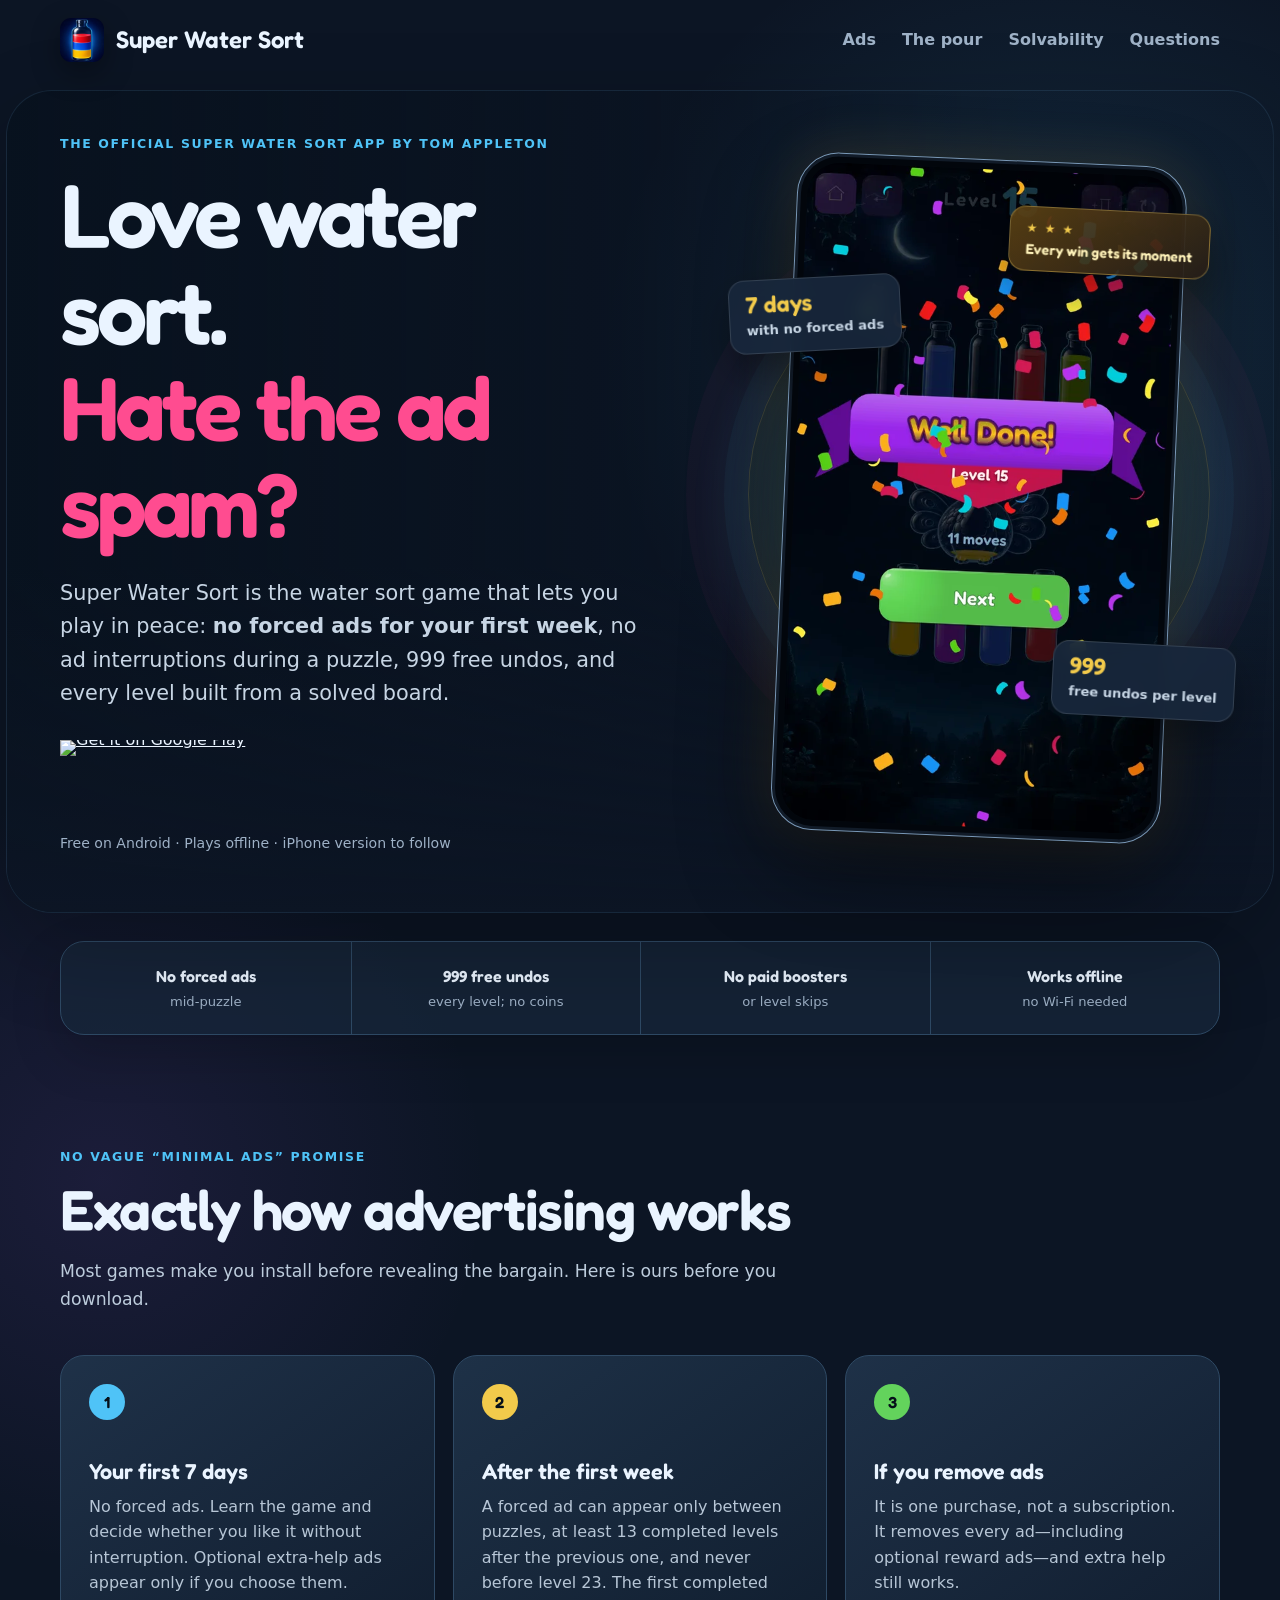
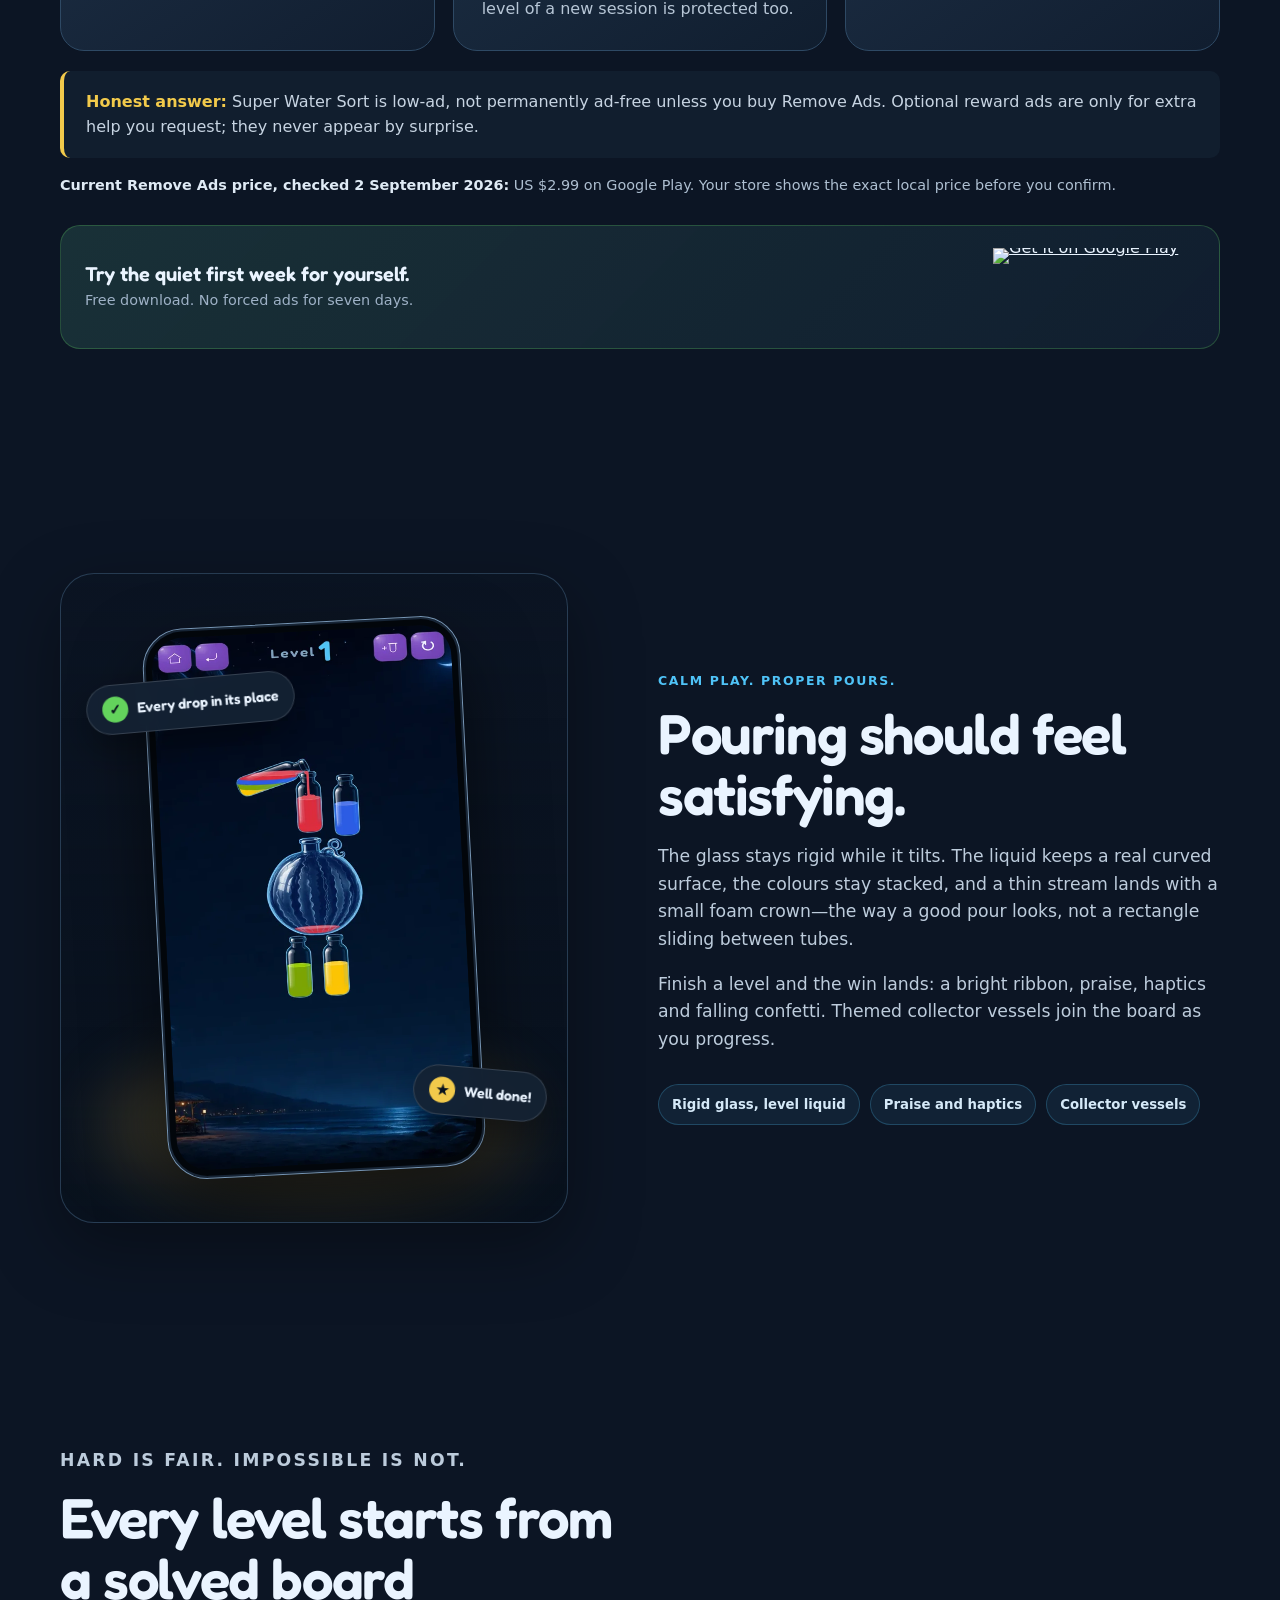
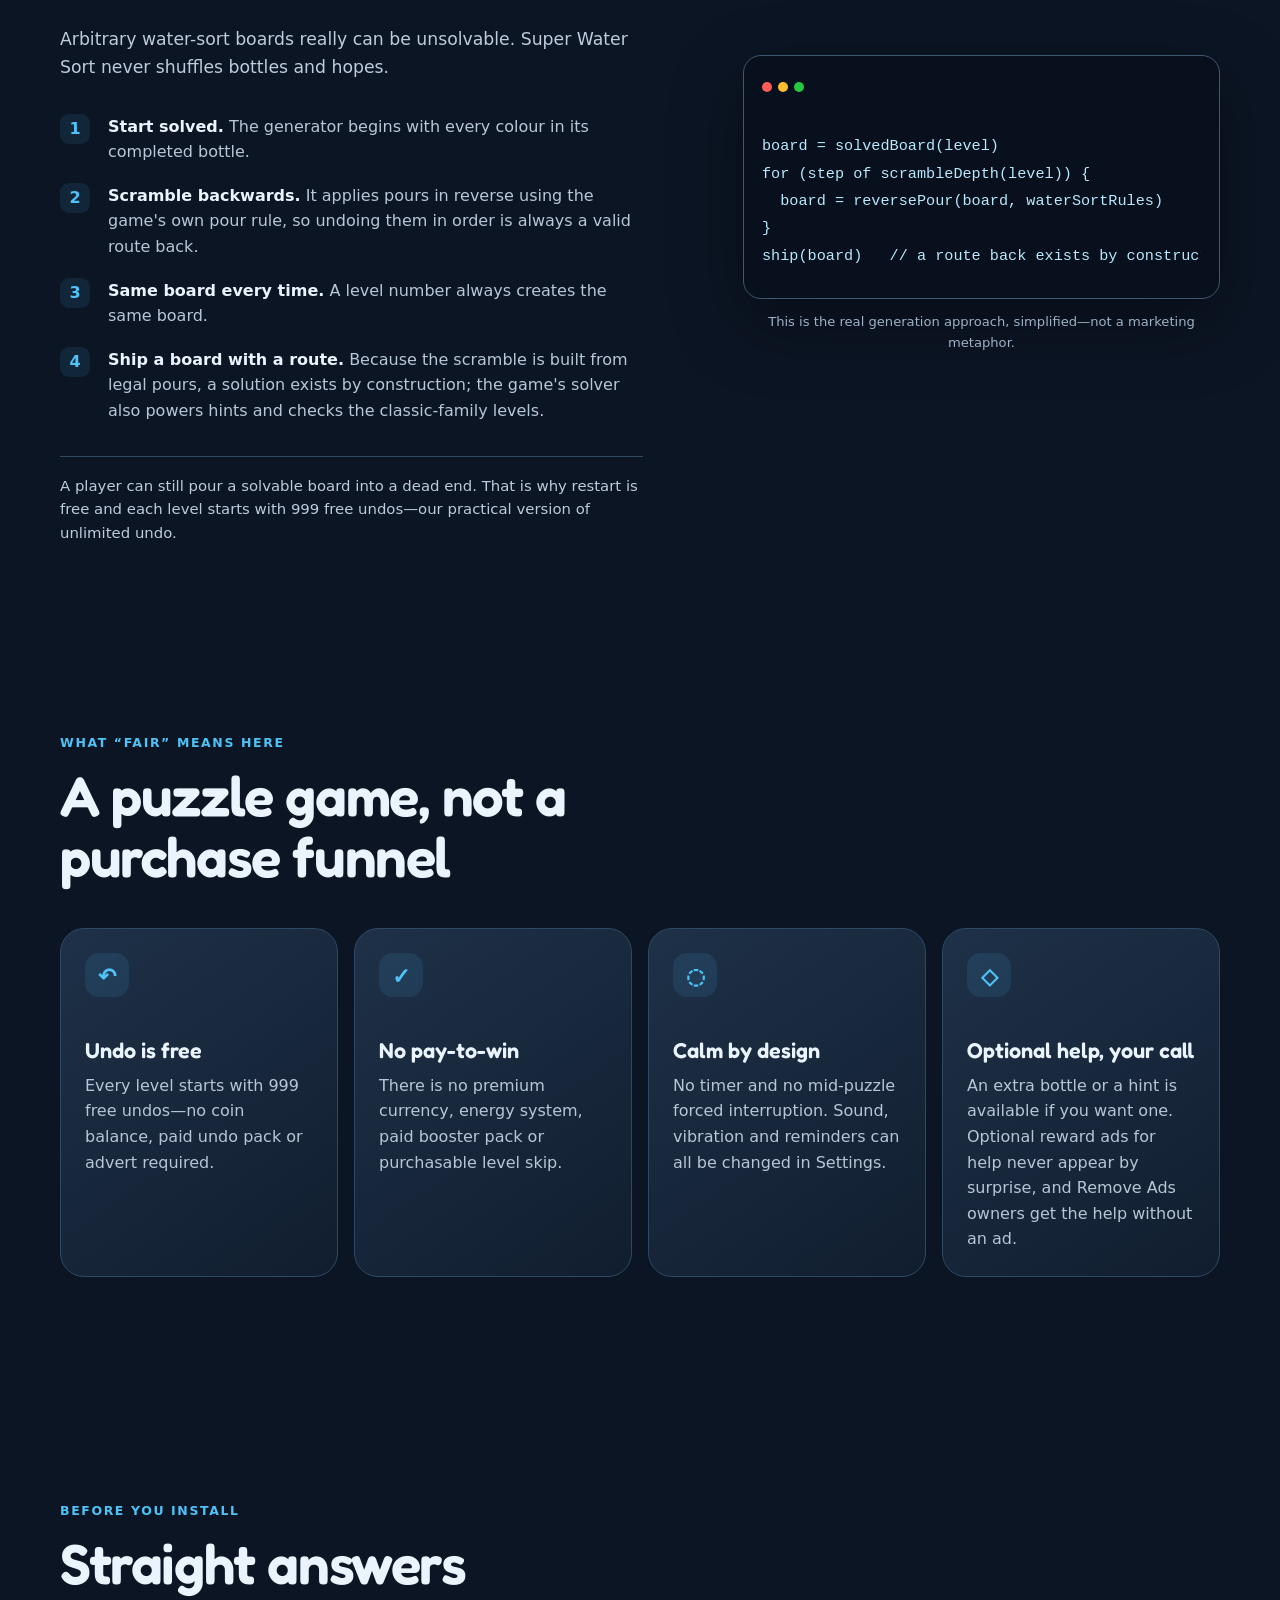
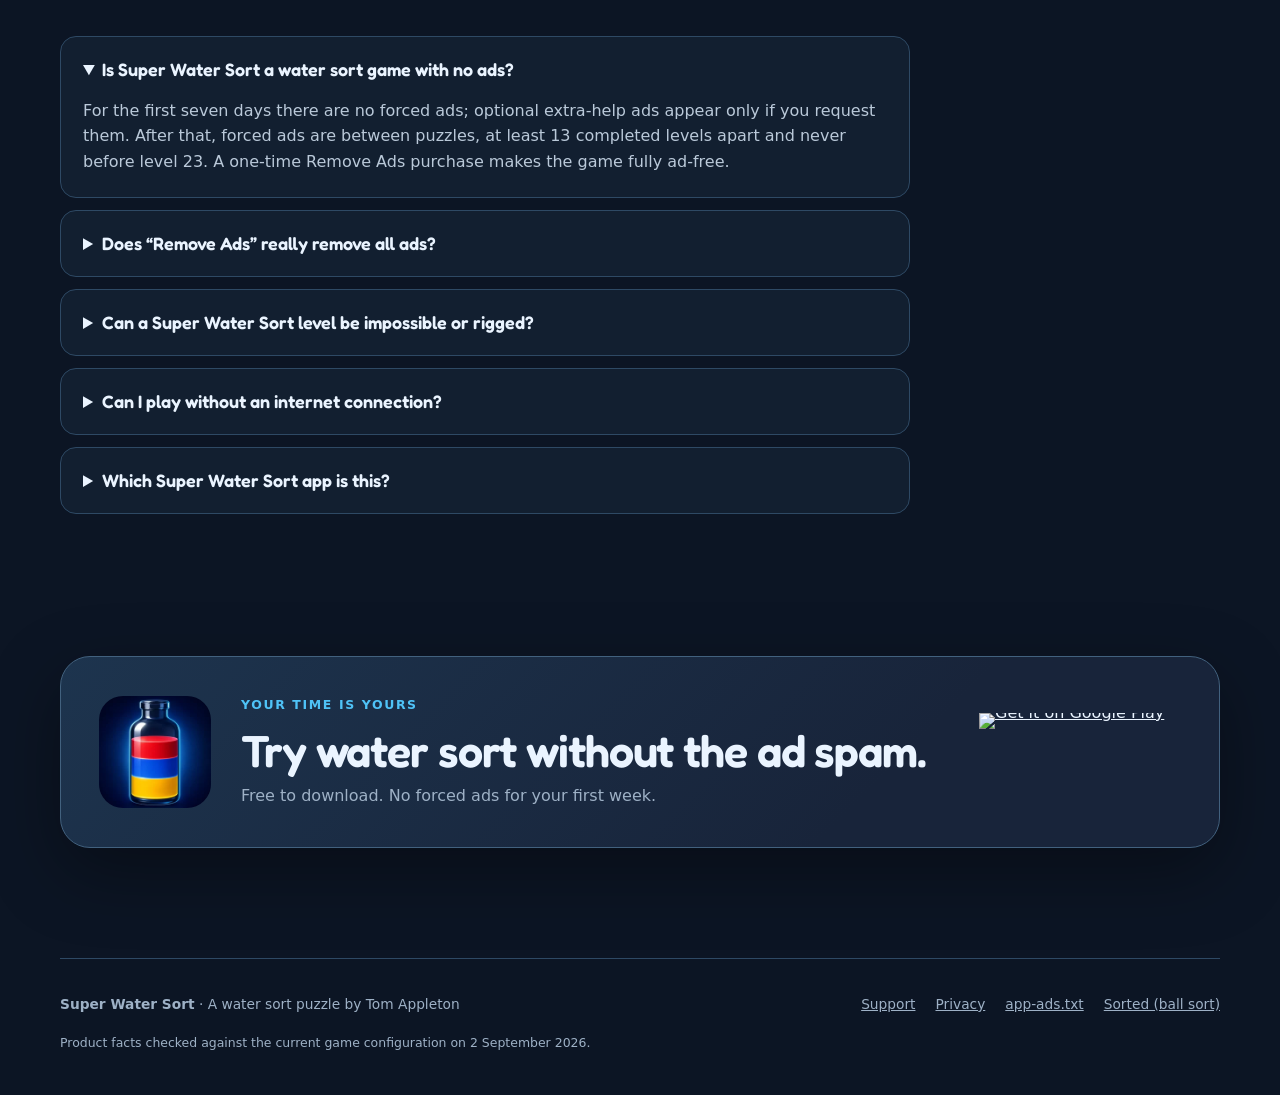
==== index.html @ a31c00a7 "Launch superwatersort.com: water sort without the ad spam" ====
<!doctype html>
<html lang="en-GB">
<head>
  <meta charset="utf-8">
  <meta name="viewport" content="width=device-width, initial-scale=1">
  <title>Super Water Sort: Water Sort Without Ad Spam | Android</title>
  <meta name="description" content="Super Water Sort is a fair water sort game: no forced ads for 7 days, then only between puzzles and at least 13 completed levels apart. 999 free undos and every level built from a solved board.">
  <link rel="canonical" href="https://superwatersort.com/">
  <meta name="robots" content="index,follow,max-image-preview:large,max-snippet:-1,max-video-preview:-1">
  <meta name="theme-color" content="#0c1524">

  <meta property="og:type" content="website">
  <meta property="og:site_name" content="Super Water Sort">
  <meta property="og:title" content="Love water sort. Hate the ad spam?">
  <meta property="og:description" content="Try Super Water Sort: no forced ads for your first week, no interruptions mid-puzzle, 999 free undos and levels built from a solved board.">
  <meta property="og:url" content="https://superwatersort.com/">
  <meta property="og:image" content="https://superwatersort.com/assets/superwatersort-water-sort-no-ad-spam.png">
  <meta property="og:image:width" content="1200">
  <meta property="og:image:height" content="630">
  <meta property="og:image:alt" content="Super Water Sort water sort game bottles pouring at night with the words Love water sort, hate the ad spam?">
  <meta name="twitter:card" content="summary_large_image">

  <link rel="icon" href="/assets/superwatersort-icon.webp" type="image/webp">
  <link rel="preload" href="/assets/fredoka-semibold.ttf" as="font" type="font/ttf" crossorigin>
  <link rel="preload" href="/assets/superwatersort-level-complete.webp" as="image" type="image/webp" fetchpriority="high">
  <link rel="stylesheet" href="/styles-20260830.css?v=1">

  <script type="application/ld+json">
  {
    "@context": "https://schema.org",
    "@type": "MobileApplication",
    "name": "Super Water Sort",
    "alternateName": ["Super Water Sort", "Super Water Sort: Water Sort Puzzle", "Liquid Sort Zen"],
    "description": "A low-ad water sort puzzle with 999 free undos, levels built from a solved board and offline play.",
    "url": "https://superwatersort.com/",
    "image": "https://superwatersort.com/assets/superwatersort-icon.webp",
    "screenshot": [
      "https://superwatersort.com/assets/superwatersort-level-complete.webp",
      "https://superwatersort.com/assets/superwatersort-gameplay.webp",
      "https://superwatersort.com/assets/superwatersort-vessel.webp"
    ],
    "applicationCategory": "GameApplication",
    "applicationSubCategory": "Puzzle game",
    "operatingSystem": "Android 7 or later",
    "isAccessibleForFree": true,
    "offers": {
      "@type": "Offer",
      "price": "0",
      "priceCurrency": "USD",
      "description": "Free download with an optional one-time Remove Ads purchase"
    },
    "author": {
      "@type": "Person",
      "name": "Tom Appleton"
    },
    "publisher": {
      "@type": "Person",
      "name": "Tom Appleton",
      "url": "https://superwatersort.com/"
    },
    "sameAs": [
      "https://play.google.com/store/apps/details?id=com.infinitygames.liquidsortzen"
    ],
    "featureList": [
      "No forced ads for the first seven days",
      "Forced ads only between puzzles and at least thirteen completed levels apart",
      "Each level starts with 999 free undos",
      "Every level is built backwards from a solved board using the game's own pour rule",
      "Offline play",
      "One-time Remove Ads purchase"
    ]
  }
  </script>
</head>
<body>
  <a class="skip-link" href="#main">Skip to content</a>

  <header class="site-header" aria-label="Main navigation">
    <a class="brand" href="/" aria-label="Super Water Sort home">
      <img src="/assets/superwatersort-icon.webp" width="44" height="44" alt="">
      <span>Super Water Sort</span>
    </a>
    <nav>
      <a href="#ads">Ads</a>
      <a href="#pour">The pour</a>
      <a href="#solvable">Solvability</a>
      <a href="#questions">Questions</a>
    </nav>
  </header>

  <main id="main">
    <section class="hero">
      <div class="hero-backdrop" aria-hidden="true"></div>
      <div class="hero-copy">
        <p class="eyebrow">The official Super Water Sort app by Tom Appleton</p>
        <h1>Love water sort.<br><span>Hate the ad spam?</span></h1>
        <p class="lede">Super Water Sort is the water sort game that lets you play in peace: <strong>no forced ads for your first week</strong>, no ad interruptions during a puzzle, 999 free undos, and every level built from a solved board.</p>
        <div class="store-actions" aria-label="Download Super Water Sort">
          <a class="store-badge play-badge" href="/go/android/" rel="nofollow" aria-label="Get Super Water Sort on Google Play">
            <img src="https://play.google.com/intl/en_us/badges/static/images/badges/en_badge_web_generic.png" width="646" height="250" alt="Get it on Google Play">
          </a>
        </div>
        <p class="platform-note">Free on Android · Plays offline · iPhone version to follow</p>
      </div>

      <div class="hero-visual" aria-label="Super Water Sort celebrating a completed water-sort level">
        <div class="celebration-ring" aria-hidden="true"></div>
        <div class="phone-frame hero-phone">
          <img src="/assets/superwatersort-level-complete.webp" width="540" height="960" alt="Super Water Sort level 15 complete: a purple Well Done ribbon over sorted bottles with falling confetti" fetchpriority="high">
        </div>
        <div class="proof-chip chip-one"><strong>7 days</strong><span>with no forced ads</span></div>
        <div class="proof-chip chip-two"><strong>999</strong><span>free undos per level</span></div>
        <div class="fanfare-chip"><span aria-hidden="true">★ ★ ★</span><strong>Every win gets its moment</strong></div>
      </div>
    </section>

    <section class="trust-strip" aria-label="Key benefits">
      <div><strong>No forced ads</strong><span>mid-puzzle</span></div>
      <div><strong>999 free undos</strong><span>every level; no coins</span></div>
      <div><strong>No paid boosters</strong><span>or level skips</span></div>
      <div><strong>Works offline</strong><span>no Wi-Fi needed</span></div>
    </section>

    <section class="section ads-section" id="ads">
      <div class="section-heading">
        <p class="eyebrow">No vague “minimal ads” promise</p>
        <h2>Exactly how advertising works</h2>
        <p>Most games make you install before revealing the bargain. Here is ours before you download.</p>
      </div>

      <div class="ad-timeline">
        <article>
          <span class="step">1</span>
          <h3>Your first 7 days</h3>
          <p>No forced ads. Learn the game and decide whether you like it without interruption. Optional extra-help ads appear only if you choose them.</p>
        </article>
        <article>
          <span class="step">2</span>
          <h3>After the first week</h3>
          <p>A forced ad can appear only between puzzles, at least 13 completed levels after the previous one, and never before level 23. The first completed level of a new session is protected too.</p>
        </article>
        <article>
          <span class="step">3</span>
          <h3>If you remove ads</h3>
          <p>It is one purchase, not a subscription. It removes every ad—including optional reward ads—and extra help still works.</p>
        </article>
      </div>

      <aside class="honest-note">
        <strong>Honest answer:</strong> Super Water Sort is low-ad, not permanently ad-free unless you buy Remove Ads. Optional reward ads are only for extra help you request; they never appear by surprise.
      </aside>
      <p class="price-proof"><strong>Current Remove Ads price, checked 2 September 2026:</strong> US $2.99 on Google Play. Your store shows the exact local price before you confirm.</p>
      <div class="ad-cta">
        <div>
          <strong>Try the quiet first week for yourself.</strong>
          <span>Free download. No forced ads for seven days.</span>
        </div>
        <div class="store-actions" aria-label="Download Super Water Sort after reading the advertising rules">
          <a class="store-badge play-badge" href="/go/android/" rel="nofollow" aria-label="Get Super Water Sort on Google Play">
            <img src="https://play.google.com/intl/en_us/badges/static/images/badges/en_badge_web_generic.png" width="646" height="250" alt="Get it on Google Play" loading="lazy">
          </a>
        </div>
      </div>
    </section>

    <section class="section celebration-section" id="pour">
      <div class="celebration-showcase">
        <div class="celebration-screen">
          <img src="/assets/superwatersort-pour.webp" width="540" height="960" alt="A Super Water Sort board mid-pour: a tilted glass bottle streams red liquid into another while its remaining layers stay level" loading="lazy">
        </div>
        <div class="celebration-badge badge-praise"><span>✓</span><strong>Every drop in its place</strong></div>
        <div class="celebration-badge badge-reward"><span>★</span><strong>Well done!</strong></div>
      </div>
      <div class="celebration-copy">
        <p class="eyebrow">Calm play. Proper pours.</p>
        <h2>Pouring should feel satisfying.</h2>
        <p>The glass stays rigid while it tilts. The liquid keeps a real curved surface, the colours stay stacked, and a thin stream lands with a small foam crown—the way a good pour looks, not a rectangle sliding between tubes.</p>
        <p>Finish a level and the win lands: a bright ribbon, praise, haptics and falling confetti. Themed collector vessels join the board as you progress.</p>
        <div class="reward-notes" aria-label="Pour and celebration features">
          <span>Rigid glass, level liquid</span>
          <span>Praise and haptics</span>
          <span>Collector vessels</span>
        </div>
      </div>
    </section>

    <section class="section solvable-section" id="solvable">
      <div class="solvable-copy">
        <p class="eyebrow">Hard is fair. Impossible is not.</p>
        <h2>Every level starts from a solved board</h2>
        <p>Arbitrary water-sort boards really can be unsolvable. Super Water Sort never shuffles bottles and hopes.</p>
        <ol class="verification-list">
          <li><strong>Start solved.</strong> The generator begins with every colour in its completed bottle.</li>
          <li><strong>Scramble backwards.</strong> It applies pours in reverse using the game's own pour rule, so undoing them in order is always a valid route back.</li>
          <li><strong>Same board every time.</strong> A level number always creates the same board.</li>
          <li><strong>Ship a board with a route.</strong> Because the scramble is built from legal pours, a solution exists by construction; the game's solver also powers hints and checks the classic-family levels.</li>
        </ol>
        <p class="fine-print">A player can still pour a solvable board into a dead end. That is why restart is free and each level starts with 999 free undos—our practical version of unlimited undo.</p>
      </div>
      <figure class="code-proof">
        <div class="code-window" aria-label="Plain-language outline of the level generation process">
          <span class="code-dot red"></span><span class="code-dot yellow"></span><span class="code-dot green"></span>
          <pre><code>board = solvedBoard(level)
for (step of scrambleDepth(level)) {
  board = reversePour(board, waterSortRules)
}
ship(board)   // a route back exists by construction</code></pre>
        </div>
        <figcaption>This is the real generation approach, simplified—not a marketing metaphor.</figcaption>
      </figure>
    </section>

    <section class="section fair-section">
      <div class="section-heading narrow">
        <p class="eyebrow">What “fair” means here</p>
        <h2>A puzzle game, not a purchase funnel</h2>
      </div>
      <div class="feature-grid">
        <article><span aria-hidden="true">↶</span><h3>Undo is free</h3><p>Every level starts with 999 free undos—no coin balance, paid undo pack or advert required.</p></article>
        <article><span aria-hidden="true">✓</span><h3>No pay-to-win</h3><p>There is no premium currency, energy system, paid booster pack or purchasable level skip.</p></article>
        <article><span aria-hidden="true">◌</span><h3>Calm by design</h3><p>No timer and no mid-puzzle forced interruption. Sound, vibration and reminders can all be changed in Settings.</p></article>
        <article><span aria-hidden="true">◇</span><h3>Optional help, your call</h3><p>An extra bottle or a hint is available if you want one. Optional reward ads for help never appear by surprise, and Remove Ads owners get the help without an ad.</p></article>
      </div>
    </section>

    <section class="section questions" id="questions">
      <div class="section-heading narrow">
        <p class="eyebrow">Before you install</p>
        <h2>Straight answers</h2>
      </div>
      <div class="qa-list">
        <details open>
          <summary>Is Super Water Sort a water sort game with no ads?</summary>
          <p>For the first seven days there are no forced ads; optional extra-help ads appear only if you request them. After that, forced ads are between puzzles, at least 13 completed levels apart and never before level 23. A one-time Remove Ads purchase makes the game fully ad-free.</p>
        </details>
        <details>
          <summary>Does “Remove Ads” really remove all ads?</summary>
          <p>Yes. It blocks forced interstitials and bypasses optional reward ads. There is no subscription.</p>
        </details>
        <details>
          <summary>Can a Super Water Sort level be impossible or rigged?</summary>
          <p>No. Every board is built backwards from a solved position using legal pours, so a route to completion exists from the start. You can make choices that lead to a dead end, but undo and restart do not cost money.</p>
        </details>
        <details>
          <summary>Can I play without an internet connection?</summary>
          <p>Yes. The puzzles and progress work offline. A connection is needed for store purchases and any ad that you choose or become eligible to see.</p>
        </details>
        <details>
          <summary>Which Super Water Sort app is this?</summary>
          <p>This is the official game by Tom Appleton: Android package <code>com.infinitygames.liquidsortzen</code> on Google Play. There is no iPhone version yet.</p>
        </details>
      </div>
    </section>

    <section class="final-cta">
      <img src="/assets/superwatersort-icon.webp" width="112" height="112" alt="Super Water Sort app icon">
      <div>
        <p class="eyebrow">Your time is yours</p>
        <h2>Try water sort without the ad spam.</h2>
        <p>Free to download. No forced ads for your first week.</p>
      </div>
      <div class="store-actions" aria-label="Download Super Water Sort">
        <a class="store-badge play-badge" href="/go/android/" rel="nofollow" aria-label="Get Super Water Sort on Google Play"><img src="https://play.google.com/intl/en_us/badges/static/images/badges/en_badge_web_generic.png" width="646" height="250" alt="Get it on Google Play" loading="lazy"></a>
      </div>
    </section>
  </main>

  <footer>
    <div><strong>Super Water Sort</strong> · A water sort puzzle by Tom Appleton</div>
    <div class="footer-links">
      <a href="https://lodestonegames.github.io/support.html">Support</a>
      <a href="https://github.com/teddytomas/infinitygames-privacy/blob/main/index.html">Privacy</a>
      <a href="/app-ads.txt">app-ads.txt</a>
      <a href="https://sortedballsort.com/">Sorted (ball sort)</a>
    </div>
    <p>Product facts checked against the current game configuration on 2 September 2026.</p>
  </footer>
</body>
</html>
---- styles-20260830.css ----
@font-face {
  font-family: "Fredoka";
  src: url("/assets/fredoka-semibold.ttf") format("truetype");
  font-display: swap;
  font-weight: 600;
}

:root {
  --ink: #eaf4ff;
  --muted: #9eb1c6;
  --bg: #0c1524;
  --bg-soft: #111e30;
  --panel: #17273b;
  --panel-border: #2e4964;
  --cyan: #4fc3f7;
  --green: #63d35c;
  --gold: #f2ca4b;
  --pink: #ff4c90;
  --purple: #8451cd;
  --radius: 24px;
  --shadow: 0 24px 70px rgb(0 0 0 / 35%);
}

* { box-sizing: border-box; }

html { scroll-behavior: smooth; }

body {
  margin: 0;
  overflow-x: hidden;
  color: var(--ink);
  background:
    radial-gradient(circle at 82% 6%, rgb(79 195 247 / 13%), transparent 28rem),
    radial-gradient(circle at 8% 20%, rgb(132 81 205 / 13%), transparent 24rem),
    var(--bg);
  font-family: Inter, ui-sans-serif, system-ui, -apple-system, BlinkMacSystemFont, "Segoe UI", sans-serif;
  line-height: 1.6;
  -webkit-font-smoothing: antialiased;
}

a { color: inherit; }

.skip-link {
  position: fixed;
  z-index: 100;
  top: 10px;
  left: 10px;
  transform: translateY(-150%);
  padding: 10px 14px;
  border-radius: 10px;
  color: #07111c;
  background: var(--cyan);
  font-weight: 800;
}

.skip-link:focus { transform: none; }

.site-header {
  position: relative;
  z-index: 10;
  display: flex;
  align-items: center;
  justify-content: space-between;
  width: min(1160px, calc(100% - 40px));
  margin: 0 auto;
  padding: 18px 0;
}

.brand {
  display: inline-flex;
  gap: 12px;
  align-items: center;
  text-decoration: none;
  font: 600 1.5rem/1 "Fredoka", sans-serif;
}

.brand img { border-radius: 11px; box-shadow: 0 10px 28px rgb(0 0 0 / 35%); }

nav { display: flex; gap: 26px; }
nav a { color: var(--muted); text-decoration: none; font-weight: 700; }
nav a:hover, nav a:focus-visible { color: var(--cyan); }

.hero {
  position: relative;
  isolation: isolate;
  display: grid;
  grid-template-columns: minmax(0, 1.1fr) minmax(340px, .9fr);
  gap: clamp(42px, 7vw, 90px);
  align-items: center;
  width: min(1160px, calc(100% - 40px));
  min-height: 760px;
  margin: 0 auto;
  padding: 54px 0 86px;
}

.hero-backdrop {
  position: absolute;
  z-index: -2;
  inset: 10px -54px 28px;
  border: 1px solid rgb(92 146 186 / 18%);
  border-radius: 46px;
  background:
    linear-gradient(90deg, rgb(7 17 29 / 82%) 0%, rgb(7 17 29 / 42%) 45%, rgb(7 17 29 / 2%) 80%),
    url("/assets/celebration-backdrop-v2.webp") 50% 50% / cover no-repeat;
  box-shadow: 0 34px 100px rgb(0 0 0 / 28%);
  opacity: .88;
  overflow: hidden;
}

.hero-backdrop::after {
  content: "";
  position: absolute;
  inset: 0;
  background: linear-gradient(180deg, transparent 58%, var(--bg) 100%);
}

.hero-copy { position: relative; z-index: 3; }

.eyebrow {
  margin: 0 0 12px;
  color: var(--cyan);
  font-size: .78rem;
  font-weight: 900;
  letter-spacing: .13em;
  text-transform: uppercase;
}

h1, h2, h3 {
  margin-top: 0;
  font-family: "Fredoka", ui-rounded, sans-serif;
  line-height: 1.08;
}

h1 {
  max-width: 740px;
  margin-bottom: 24px;
  font-size: clamp(3.2rem, 7vw, 6.15rem);
  letter-spacing: -.045em;
}

h1 span { color: var(--pink); }

.lede {
  max-width: 670px;
  margin: 0 0 30px;
  color: #c7d5e4;
  font-size: clamp(1.08rem, 2vw, 1.3rem);
}

.store-actions { display: flex; flex-wrap: wrap; gap: 10px; align-items: center; }

.store-badge {
  display: inline-flex;
  align-items: center;
  justify-content: center;
  min-height: 64px;
  border-radius: 12px;
  line-height: 0;
  transition: transform .16s ease, filter .16s ease;
}

.store-badge:hover, .store-badge:focus-visible { transform: translateY(-2px); filter: drop-shadow(0 10px 18px rgb(0 0 0 / 34%)); }
.store-badge:focus-visible { outline: 3px solid var(--cyan); outline-offset: 3px; }
.store-badge img { display: block; height: auto; }
.apple-badge img { width: 180px; }
.play-badge img { width: 202px; }
.platform-note { margin: 14px 0 0; color: var(--muted); font-size: .88rem; }

.hero-visual { position: relative; display: grid; place-items: center; min-height: 650px; }
.hero-visual::before { content: ""; position: absolute; inset: 7% -8% 3%; border-radius: 50%; background: radial-gradient(circle, rgb(255 205 75 / 30%), rgb(79 195 247 / 17%) 36%, transparent 68%); filter: blur(8px); }

.celebration-ring {
  position: absolute;
  width: min(520px, 96%);
  aspect-ratio: 1;
  border: 1px solid rgb(255 217 102 / 18%);
  border-radius: 50%;
  box-shadow:
    0 0 0 24px rgb(79 195 247 / 4%),
    0 0 0 62px rgb(255 76 144 / 3%),
    inset 0 0 70px rgb(255 205 75 / 9%);
}

.phone-frame {
  position: relative;
  z-index: 1;
  width: min(350px, 76vw);
  padding: 9px;
  border: 1px solid #4d6782;
  border-radius: 42px;
  background: #02060c;
  box-shadow: var(--shadow), inset 0 0 0 3px #111b28;
  transform: rotate(2deg);
}

.phone-frame img { display: block; width: 100%; height: auto; border-radius: 33px; }

.hero-phone {
  width: min(390px, 78vw);
  border-color: #7998b7;
  box-shadow:
    0 38px 90px rgb(0 0 0 / 48%),
    0 0 55px rgb(255 208 82 / 14%),
    inset 0 0 0 3px #111b28;
  transform: rotate(2.5deg) translateY(4px);
}

.proof-chip {
  position: absolute;
  z-index: 2;
  display: grid;
  min-width: 150px;
  padding: 12px 16px;
  border: 1px solid rgb(255 255 255 / 12%);
  border-radius: 16px;
  background: rgb(23 39 59 / 92%);
  box-shadow: 0 18px 40px rgb(0 0 0 / 32%);
  backdrop-filter: blur(10px);
}

.proof-chip strong { color: var(--gold); font: 600 1.45rem/1 "Fredoka", sans-serif; }
.proof-chip span { margin-top: 4px; color: #c6d5e4; font-size: .82rem; font-weight: 700; }
.chip-one { top: 18%; left: -2%; transform: rotate(-3deg); }
.chip-two { right: -3%; bottom: 17%; transform: rotate(3deg); }

.fanfare-chip {
  position: absolute;
  z-index: 3;
  right: 2%;
  top: 8%;
  display: grid;
  gap: 3px;
  padding: 12px 16px;
  border: 1px solid rgb(255 217 102 / 34%);
  border-radius: 16px;
  color: #fff3ba;
  background: linear-gradient(145deg, rgb(92 65 19 / 92%), rgb(35 28 23 / 94%));
  box-shadow: 0 18px 45px rgb(0 0 0 / 38%);
  transform: rotate(3deg);
}
.fanfare-chip span { color: var(--gold); font-size: .75rem; letter-spacing: .14em; }
.fanfare-chip strong { font: 600 .88rem/1.2 "Fredoka", sans-serif; }

.trust-strip {
  display: grid;
  grid-template-columns: repeat(4, 1fr);
  width: min(1160px, calc(100% - 40px));
  margin: 0 auto;
  border: 1px solid var(--panel-border);
  border-radius: var(--radius);
  background: rgb(23 39 59 / 75%);
  box-shadow: 0 20px 50px rgb(0 0 0 / 18%);
}

.trust-strip div { display: grid; gap: 2px; padding: 22px; text-align: center; }
.trust-strip div + div { border-left: 1px solid var(--panel-border); }
.trust-strip strong { font-family: "Fredoka", sans-serif; }
.trust-strip span { color: var(--muted); font-size: .82rem; }

.celebration-section {
  display: grid;
  grid-template-columns: minmax(380px, .95fr) minmax(0, 1.05fr);
  gap: clamp(42px, 7vw, 90px);
  align-items: center;
  padding-top: 94px;
  padding-bottom: 94px;
}

.celebration-showcase {
  position: relative;
  min-height: 650px;
  display: grid;
  place-items: center;
  border: 1px solid rgb(77 112 145 / 45%);
  border-radius: 34px;
  background:
    linear-gradient(180deg, rgb(8 17 29 / 18%), rgb(8 17 29 / 88%)),
    url("/assets/celebration-backdrop-v2.webp") 68% 50% / cover no-repeat;
  box-shadow: var(--shadow);
  overflow: hidden;
}

.celebration-showcase::after {
  content: "";
  position: absolute;
  inset: auto 8% 3%;
  height: 24%;
  border-radius: 50%;
  background: rgb(255 201 74 / 18%);
  filter: blur(32px);
}

.celebration-screen {
  position: relative;
  z-index: 2;
  width: min(318px, 72%);
  padding: 8px;
  border: 1px solid #7695b4;
  border-radius: 40px;
  background: #02060b;
  box-shadow: 0 32px 70px rgb(0 0 0 / 55%), inset 0 0 0 2px #172536;
  transform: rotate(-3deg);
}

.celebration-screen img { display: block; width: 100%; height: auto; border-radius: 32px; }

.celebration-badge {
  position: absolute;
  z-index: 3;
  display: flex;
  gap: 9px;
  align-items: center;
  padding: 11px 15px;
  border: 1px solid rgb(255 255 255 / 15%);
  border-radius: 999px;
  background: rgb(20 34 52 / 92%);
  box-shadow: 0 16px 35px rgb(0 0 0 / 35%);
  backdrop-filter: blur(10px);
  font: 600 .9rem/1 "Fredoka", sans-serif;
}

.celebration-badge span { display: grid; place-items: center; width: 26px; height: 26px; border-radius: 50%; color: #07111d; }
.badge-praise { left: 5%; top: 16%; transform: rotate(-5deg); }
.badge-praise span { background: var(--green); }
.badge-reward { right: 4%; bottom: 16%; transform: rotate(5deg); }
.badge-reward span { background: var(--gold); }

.celebration-copy > p:not(.eyebrow) { max-width: 650px; color: #bdccdc; font-size: 1.08rem; }

.reward-notes { display: flex; flex-wrap: wrap; gap: 10px; margin-top: 30px; }
.reward-notes span { padding: 9px 13px; border: 1px solid rgb(79 195 247 / 24%); border-radius: 999px; color: #d5e9f8; background: rgb(79 195 247 / 8%); font-size: .83rem; font-weight: 800; }

.section { width: min(1160px, calc(100% - 40px)); margin: 0 auto; padding: 112px 0; }
.section-heading { max-width: 780px; margin-bottom: 42px; }
.section-heading.narrow { max-width: 650px; }
h2 { margin-bottom: 18px; font-size: clamp(2.3rem, 4.4vw, 4rem); letter-spacing: -.025em; }
.section-heading > p:last-child, .solvable-copy > p { color: #bdccdc; font-size: 1.08rem; }

.ad-timeline { display: grid; grid-template-columns: repeat(3, 1fr); gap: 18px; counter-reset: step; }
.ad-timeline article, .feature-grid article {
  border: 1px solid var(--panel-border);
  border-radius: var(--radius);
  background: linear-gradient(145deg, rgb(31 50 73 / 96%), rgb(17 30 48 / 96%));
}
.ad-timeline article { padding: 28px; }
.step { display: grid; place-items: center; width: 36px; height: 36px; margin-bottom: 40px; border-radius: 50%; color: #06101a; background: var(--cyan); font: 600 1rem "Fredoka", sans-serif; }
.ad-timeline article:nth-child(2) .step { background: var(--gold); }
.ad-timeline article:nth-child(3) .step { background: var(--green); }
.ad-timeline h3, .feature-grid h3 { margin-bottom: 10px; font-size: 1.35rem; }
.ad-timeline p, .feature-grid p { margin: 0; color: #b7c6d6; }

.honest-note { margin-top: 20px; padding: 18px 22px; border-left: 4px solid var(--gold); border-radius: 10px; color: #c7d4e2; background: #111e2e; }
.honest-note strong { color: var(--gold); }
.price-proof { margin: 16px 0 0; color: #aebfd1; font-size: .9rem; }
.price-proof strong { color: #dfeaf5; }
.ad-cta { display: flex; gap: 24px; align-items: center; justify-content: space-between; margin-top: 28px; padding: 22px 24px; border: 1px solid rgb(99 211 92 / 26%); border-radius: 20px; background: linear-gradient(135deg, rgb(27 53 58 / 88%), rgb(17 30 48 / 96%)); }
.ad-cta > div:first-child { display: grid; gap: 3px; }
.ad-cta > div:first-child strong { font: 600 1.25rem/1.2 "Fredoka", sans-serif; }
.ad-cta > div:first-child span { color: var(--muted); font-size: .9rem; }

.solvable-section { display: grid; grid-template-columns: minmax(0, 1.1fr) minmax(340px, .9fr); gap: clamp(46px, 8vw, 100px); align-items: center; }
.verification-list { display: grid; gap: 18px; margin: 32px 0; padding: 0; list-style: none; counter-reset: proof; }
.verification-list li { position: relative; padding-left: 48px; color: #b8c7d8; }
.verification-list li::before { counter-increment: proof; content: counter(proof); position: absolute; left: 0; top: 0; display: grid; place-items: center; width: 30px; height: 30px; border-radius: 9px; color: var(--cyan); background: rgb(79 195 247 / 10%); font-weight: 900; }
.verification-list strong { color: var(--ink); }
.fine-print { padding-top: 18px; border-top: 1px solid var(--panel-border); font-size: .93rem !important; }

.code-proof { margin: 0; }
.code-window { overflow: hidden; padding: 18px; border: 1px solid #3d5872; border-radius: 18px; background: #07101c; box-shadow: var(--shadow); }
.code-dot { display: inline-block; width: 10px; height: 10px; margin-right: 6px; border-radius: 50%; }
.code-dot.red { background: #ff5d56; } .code-dot.yellow { background: #ffbd2e; } .code-dot.green { background: #27c840; }
.code-window pre { overflow-x: auto; margin: 34px 0 10px; color: #b9e8ff; font: 500 clamp(.77rem, 1.5vw, .95rem)/1.8 ui-monospace, SFMono-Regular, Menlo, Consolas, monospace; }
.code-proof figcaption { margin-top: 12px; color: var(--muted); font-size: .82rem; text-align: center; }

.player-story {
  display: grid;
  grid-template-columns: minmax(0, .85fr) minmax(420px, 1.15fr);
  gap: clamp(40px, 7vw, 84px);
  align-items: center;
  padding-top: 58px;
  padding-bottom: 72px;
}
.story-context > p:not(.eyebrow) { max-width: 560px; color: #bdccdc; font-size: 1.08rem; }
.story-context .store-actions { margin-top: 28px; }
.player-quote {
  position: relative;
  margin: 0;
  padding: clamp(34px, 5vw, 54px);
  border: 1px solid rgb(79 195 247 / 34%);
  border-radius: 30px;
  background:
    radial-gradient(circle at 90% 5%, rgb(132 81 205 / 20%), transparent 18rem),
    linear-gradient(145deg, rgb(29 50 75 / 98%), rgb(15 28 45 / 98%));
  box-shadow: var(--shadow);
  overflow: hidden;
}
.player-quote::before {
  content: "“";
  position: absolute;
  right: 28px;
  top: -30px;
  color: rgb(79 195 247 / 16%);
  font: 600 10rem/1 "Fredoka", sans-serif;
}
.player-quote blockquote { position: relative; z-index: 1; margin: 0; }
.player-quote blockquote p { margin: 0; color: #edf7ff; font: 600 clamp(1.3rem, 2.3vw, 1.75rem)/1.5 "Fredoka", sans-serif; }
.player-quote figcaption { display: grid; gap: 1px; margin-top: 28px; padding-top: 22px; border-top: 1px solid var(--panel-border); }
.player-quote figcaption strong { color: var(--cyan); font: 600 1.05rem/1.3 "Fredoka", sans-serif; }
.player-quote figcaption span { color: var(--muted); font-size: .82rem; }

.fair-section { padding-top: 60px; }
.feature-grid { display: grid; grid-template-columns: repeat(4, 1fr); gap: 16px; }
.feature-grid article { padding: 24px; }
.feature-grid article > span { display: grid; place-items: center; width: 44px; height: 44px; margin-bottom: 42px; border-radius: 14px; color: var(--cyan); background: rgb(79 195 247 / 10%); font: 600 1.4rem "Fredoka", sans-serif; }

.qa-list { display: grid; gap: 12px; max-width: 850px; }
.qa-list details { border: 1px solid var(--panel-border); border-radius: 16px; background: rgb(20 34 52 / 80%); }
.qa-list summary { cursor: pointer; padding: 20px 54px 20px 22px; font: 600 1.12rem/1.4 "Fredoka", sans-serif; }
.qa-list details p { margin: -4px 22px 22px; color: #bac9d9; }
.qa-list code { overflow-wrap: anywhere; color: var(--cyan); }

.final-cta {
  display: grid;
  grid-template-columns: auto 1fr auto;
  gap: 30px;
  align-items: center;
  width: min(1160px, calc(100% - 40px));
  margin: 30px auto 110px;
  padding: 38px;
  border: 1px solid #42617e;
  border-radius: 30px;
  background: linear-gradient(135deg, #1d344e, #18243a 70%);
  box-shadow: var(--shadow);
}
.final-cta > img { border-radius: 24px; }
.final-cta h2 { margin-bottom: 8px; font-size: clamp(2rem, 3.5vw, 3.2rem); }
.final-cta p:not(.eyebrow) { margin: 0; color: var(--muted); }
.final-cta .store-actions { justify-content: flex-end; }

footer {
  display: grid;
  grid-template-columns: 1fr auto;
  gap: 18px;
  width: min(1160px, calc(100% - 40px));
  margin: 0 auto;
  padding: 34px 0 42px;
  border-top: 1px solid var(--panel-border);
  color: var(--muted);
  font-size: .86rem;
}
.footer-links { display: flex; gap: 20px; }
footer p { grid-column: 1 / -1; margin: 0; font-size: .78rem; }

@media (max-width: 960px) {
  .hero { grid-template-columns: 1fr 390px; gap: 26px; }
  .proof-chip { display: none; }
  .fanfare-chip { right: -1%; }
  .feature-grid { grid-template-columns: repeat(2, 1fr); }
  .final-cta { grid-template-columns: auto 1fr; }
  .final-cta .store-actions { grid-column: 1 / -1; justify-content: flex-start; }
}

@media (max-width: 760px) {
  .site-header nav { display: none; }
  .hero { display: flex; flex-direction: column; min-height: 0; padding-top: 56px; }
  .hero-backdrop { inset: 14px -10px 18px; background-position: 66% 50%; }
  .hero-copy { text-align: center; }
  .hero-copy .store-actions { justify-content: center; }
  .hero-visual { width: 100%; min-height: 600px; }
  .hero-visual::before { inset: 7% 0 3%; }
  .fanfare-chip { right: 4%; top: 6%; }
  .trust-strip { grid-template-columns: repeat(2, 1fr); }
  .trust-strip div:nth-child(3) { border-left: 0; border-top: 1px solid var(--panel-border); }
  .trust-strip div:nth-child(4) { border-top: 1px solid var(--panel-border); }
  .ad-timeline { grid-template-columns: 1fr; }
  .step { margin-bottom: 22px; }
  .celebration-section { grid-template-columns: 1fr; }
  .celebration-copy { order: -1; text-align: center; }
  .reward-notes { justify-content: center; }
  .ad-cta { align-items: flex-start; flex-direction: column; }
  .solvable-section { grid-template-columns: 1fr; }
  .code-proof { order: -1; }
  .player-story { grid-template-columns: 1fr; }
  .final-cta { text-align: center; grid-template-columns: 1fr; justify-items: center; padding: 28px 22px; }
  .final-cta .store-actions { grid-column: auto; justify-content: center; }
  footer { grid-template-columns: 1fr; text-align: center; }
  .footer-links { justify-content: center; }
}

@media (max-width: 500px) {
  .site-header, .hero, .trust-strip, .section, .final-cta, footer { width: min(100% - 28px, 1160px); }
  h1 { font-size: clamp(2.8rem, 15vw, 4.3rem); }
  .hero { padding-bottom: 58px; }
  .store-actions { display: grid; width: 100%; }
  .store-badge { width: 100%; }
  .hero-visual { min-height: 535px; }
  .phone-frame { width: min(310px, 82vw); }
  .hero-phone { width: min(320px, 82vw); }
  .fanfare-chip { right: 0; top: 2%; padding: 10px 13px; }
  .section { padding: 82px 0; }
  .celebration-showcase { min-height: 560px; }
  .celebration-screen { width: min(286px, 76%); }
  .celebration-badge { font-size: .78rem; }
  .badge-praise { left: 2%; }
  .badge-reward { right: 1%; }
  .trust-strip { grid-template-columns: 1fr; }
  .trust-strip div + div { border-top: 1px solid var(--panel-border); border-left: 0; }
  .feature-grid { grid-template-columns: 1fr; }
  .feature-grid article > span { margin-bottom: 28px; }
  .final-cta { margin-bottom: 80px; }
}

@media (prefers-reduced-motion: reduce) {
  html { scroll-behavior: auto; }
  .store-badge { transition: none; }
}
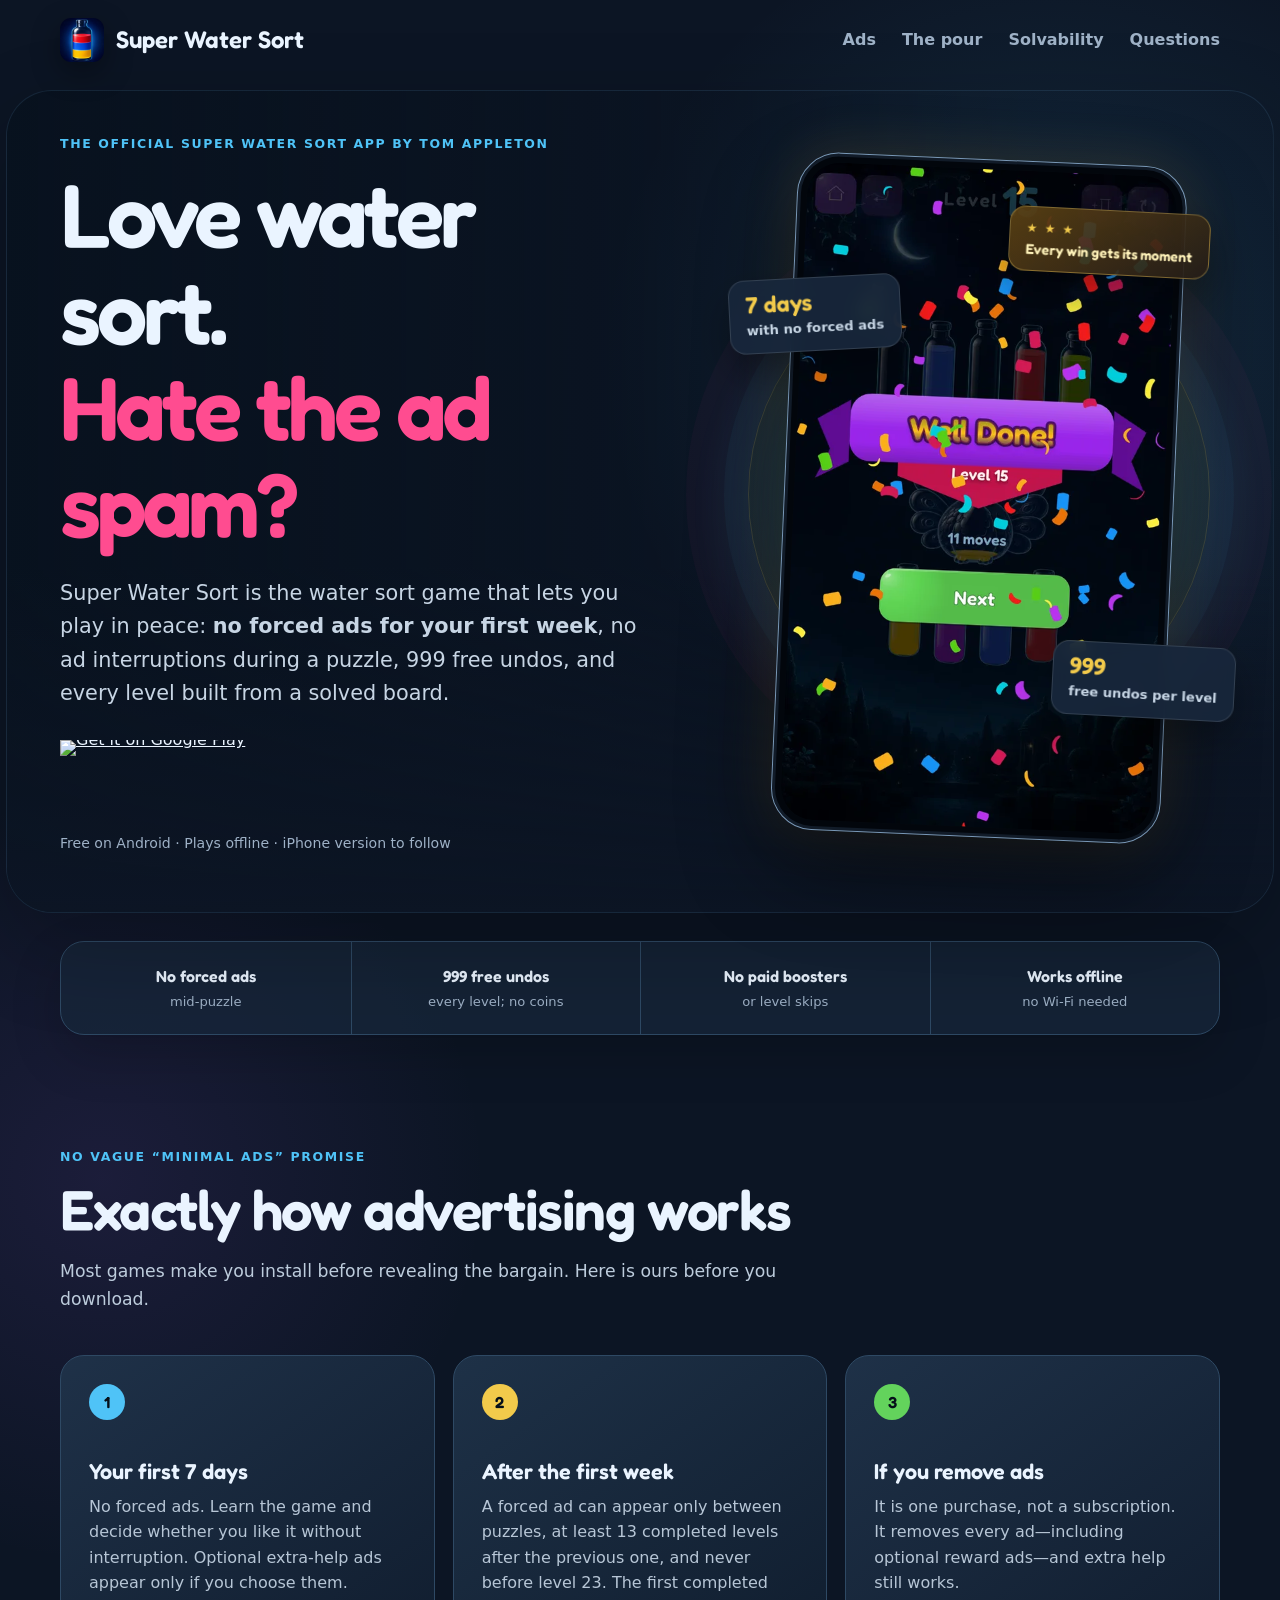
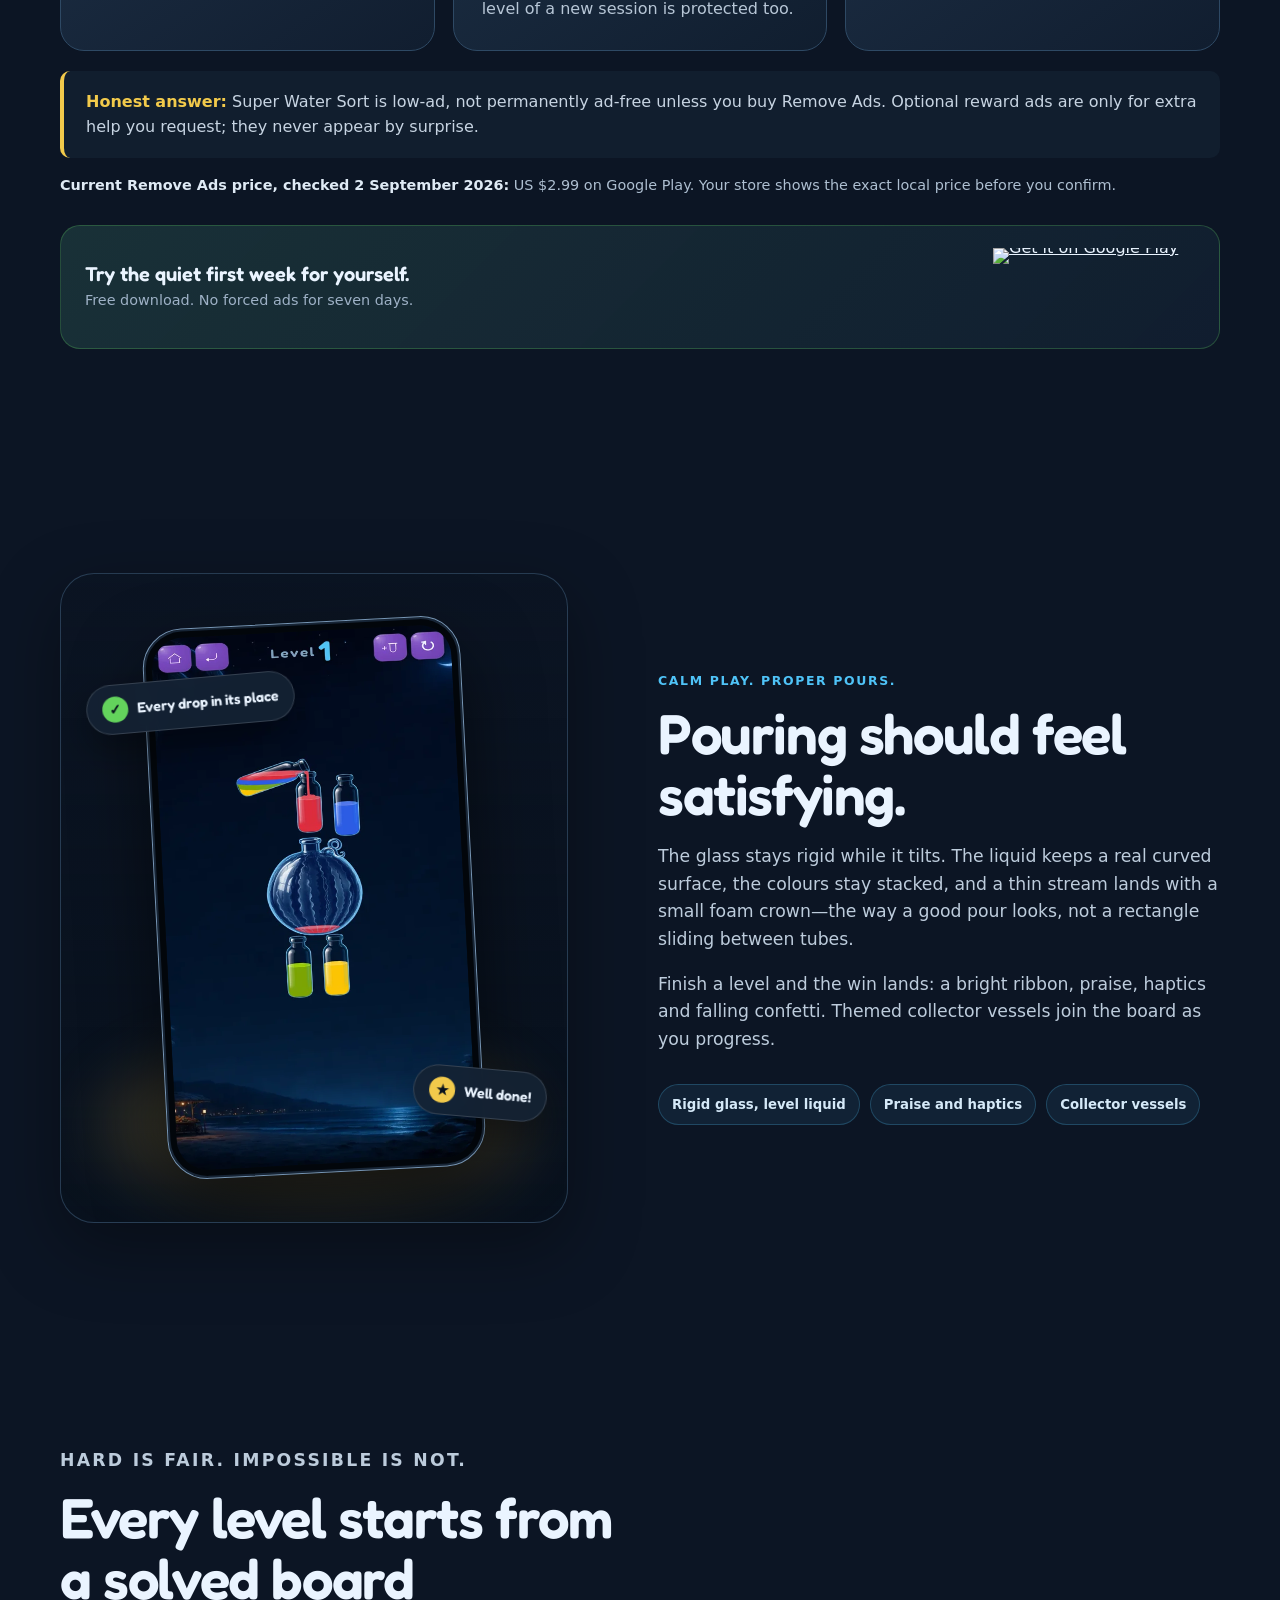
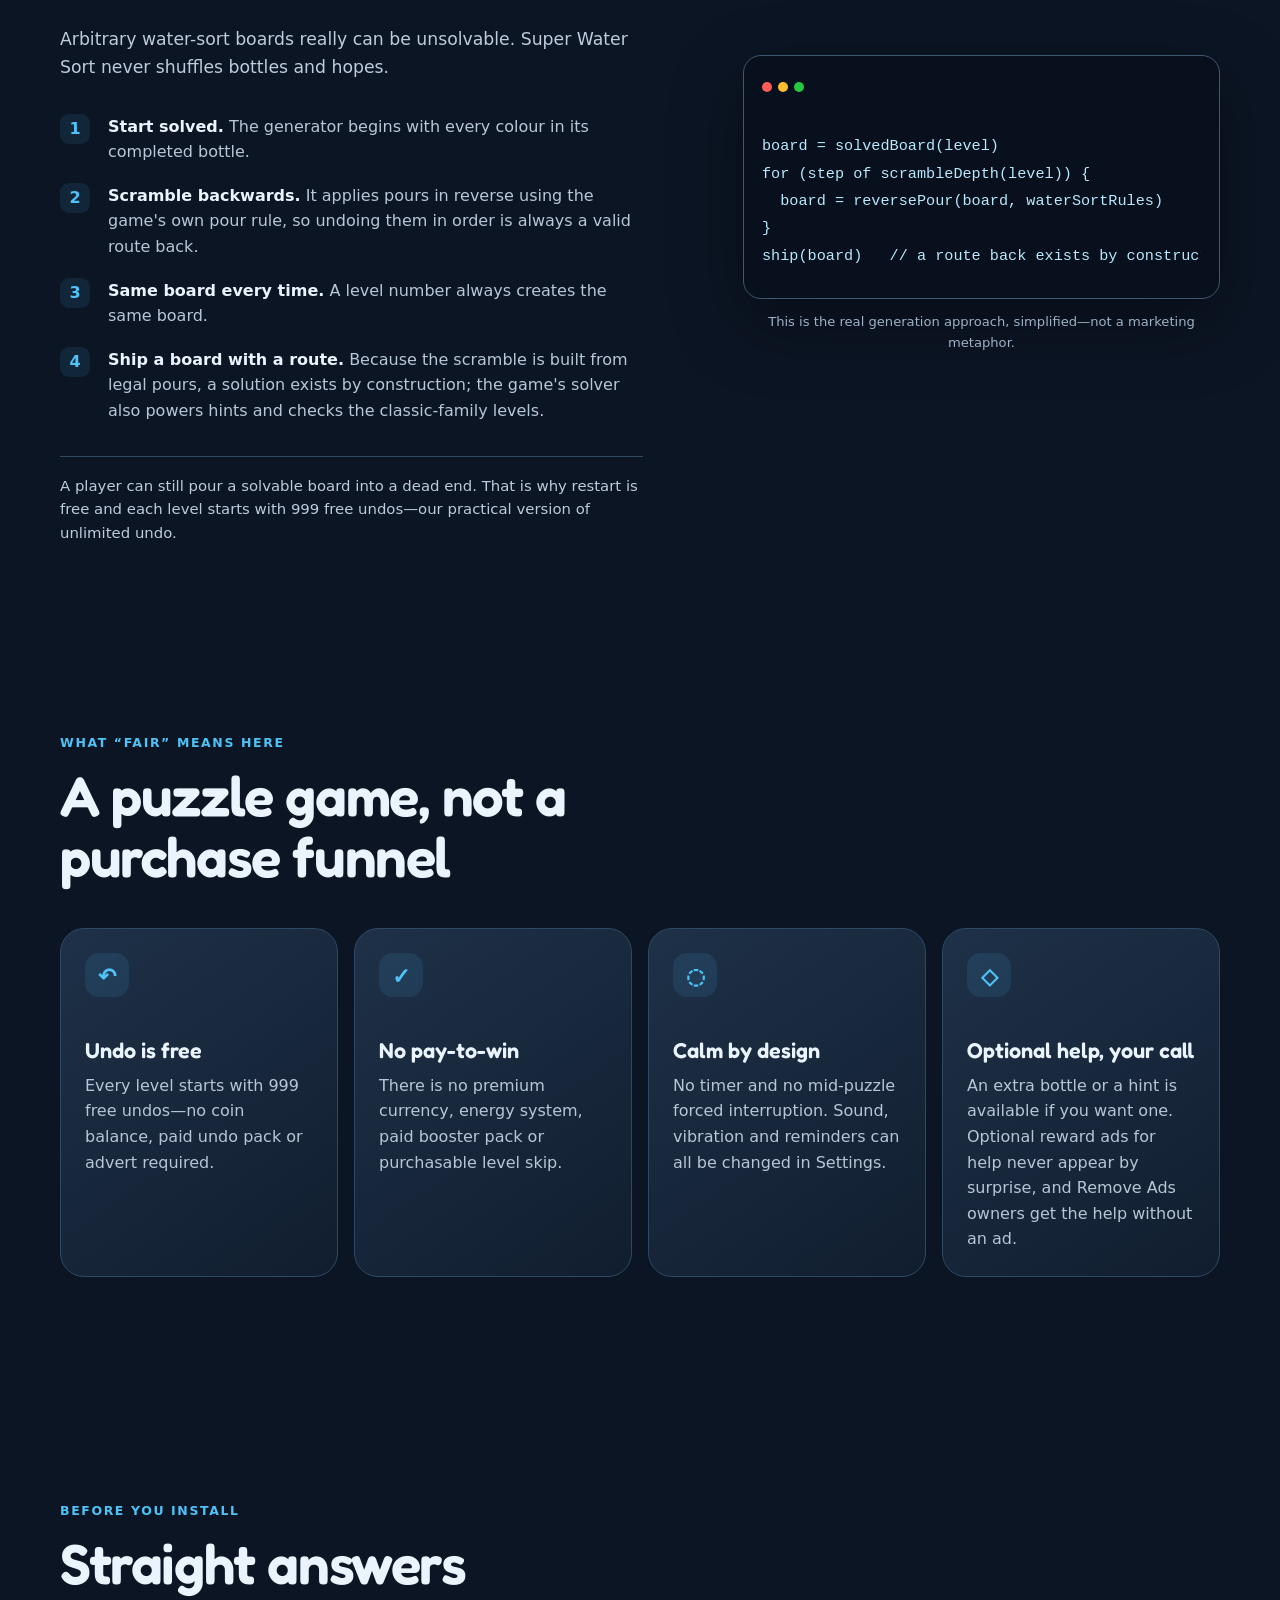
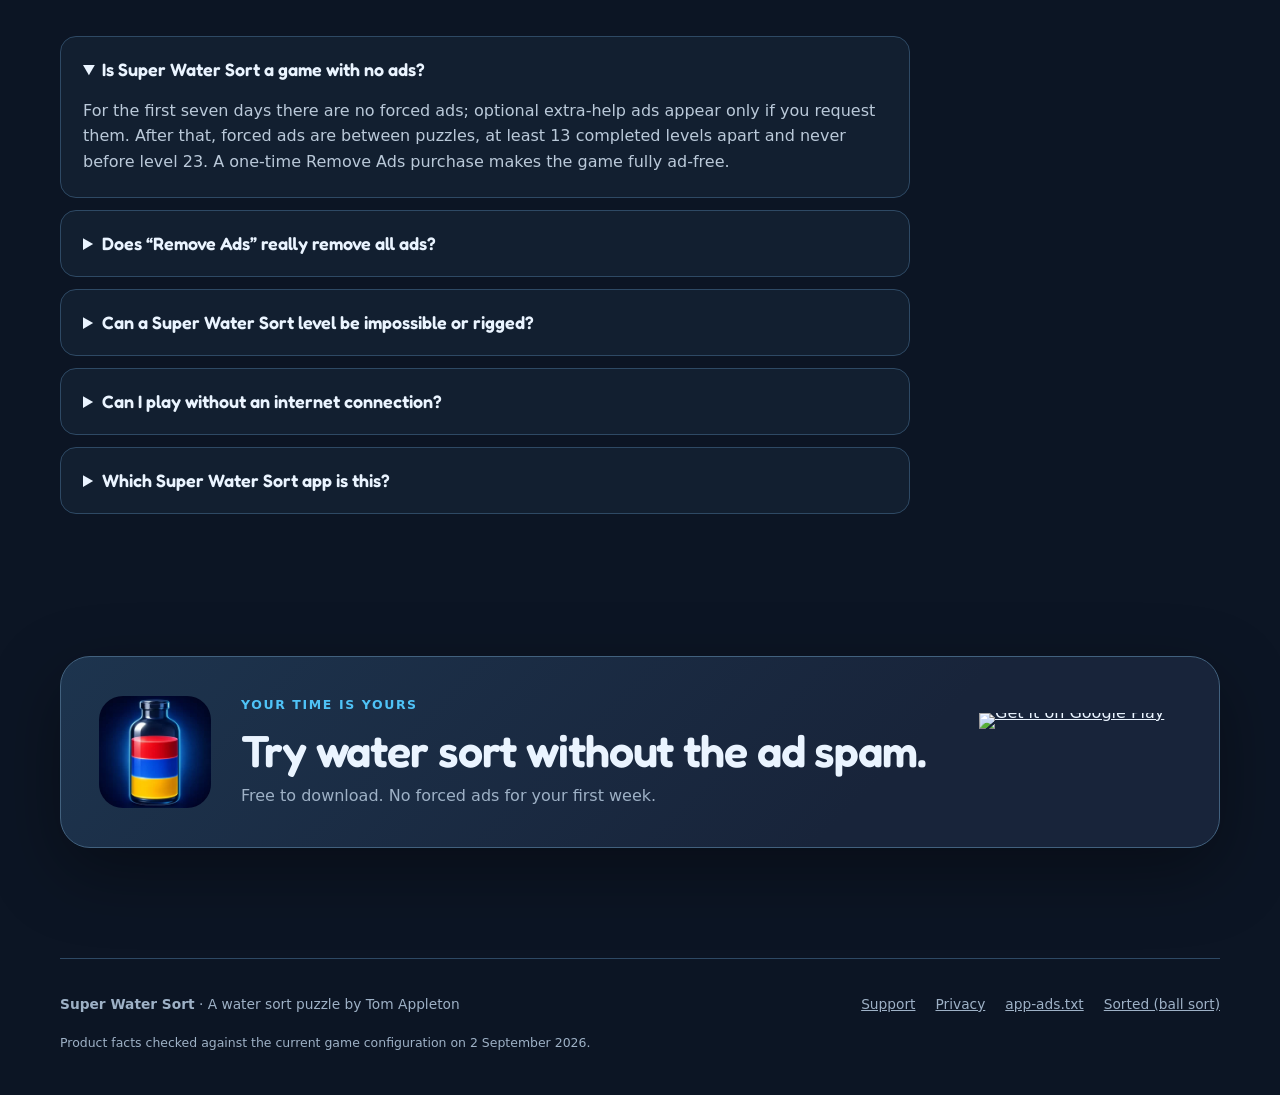
==== commit 117e3ae4: "Tidy title and FAQ wording" ====
--- a/index.html
+++ b/index.html
@@ -3,7 +3,7 @@
 <head>
   <meta charset="utf-8">
   <meta name="viewport" content="width=device-width, initial-scale=1">
-  <title>Super Water Sort: Water Sort Without Ad Spam | Android</title>
+  <title>Super Water Sort: Water Sort Without the Ad Spam | Android</title>
   <meta name="description" content="Super Water Sort is a fair water sort game: no forced ads for 7 days, then only between puzzles and at least 13 completed levels apart. 999 free undos and every level built from a solved board.">
   <link rel="canonical" href="https://superwatersort.com/">
   <meta name="robots" content="index,follow,max-image-preview:large,max-snippet:-1,max-video-preview:-1">
@@ -230,7 +230,7 @@
       </div>
       <div class="qa-list">
         <details open>
-          <summary>Is Super Water Sort a water sort game with no ads?</summary>
+          <summary>Is Super Water Sort a game with no ads?</summary>
           <p>For the first seven days there are no forced ads; optional extra-help ads appear only if you request them. After that, forced ads are between puzzles, at least 13 completed levels apart and never before level 23. A one-time Remove Ads purchase makes the game fully ad-free.</p>
         </details>
         <details>
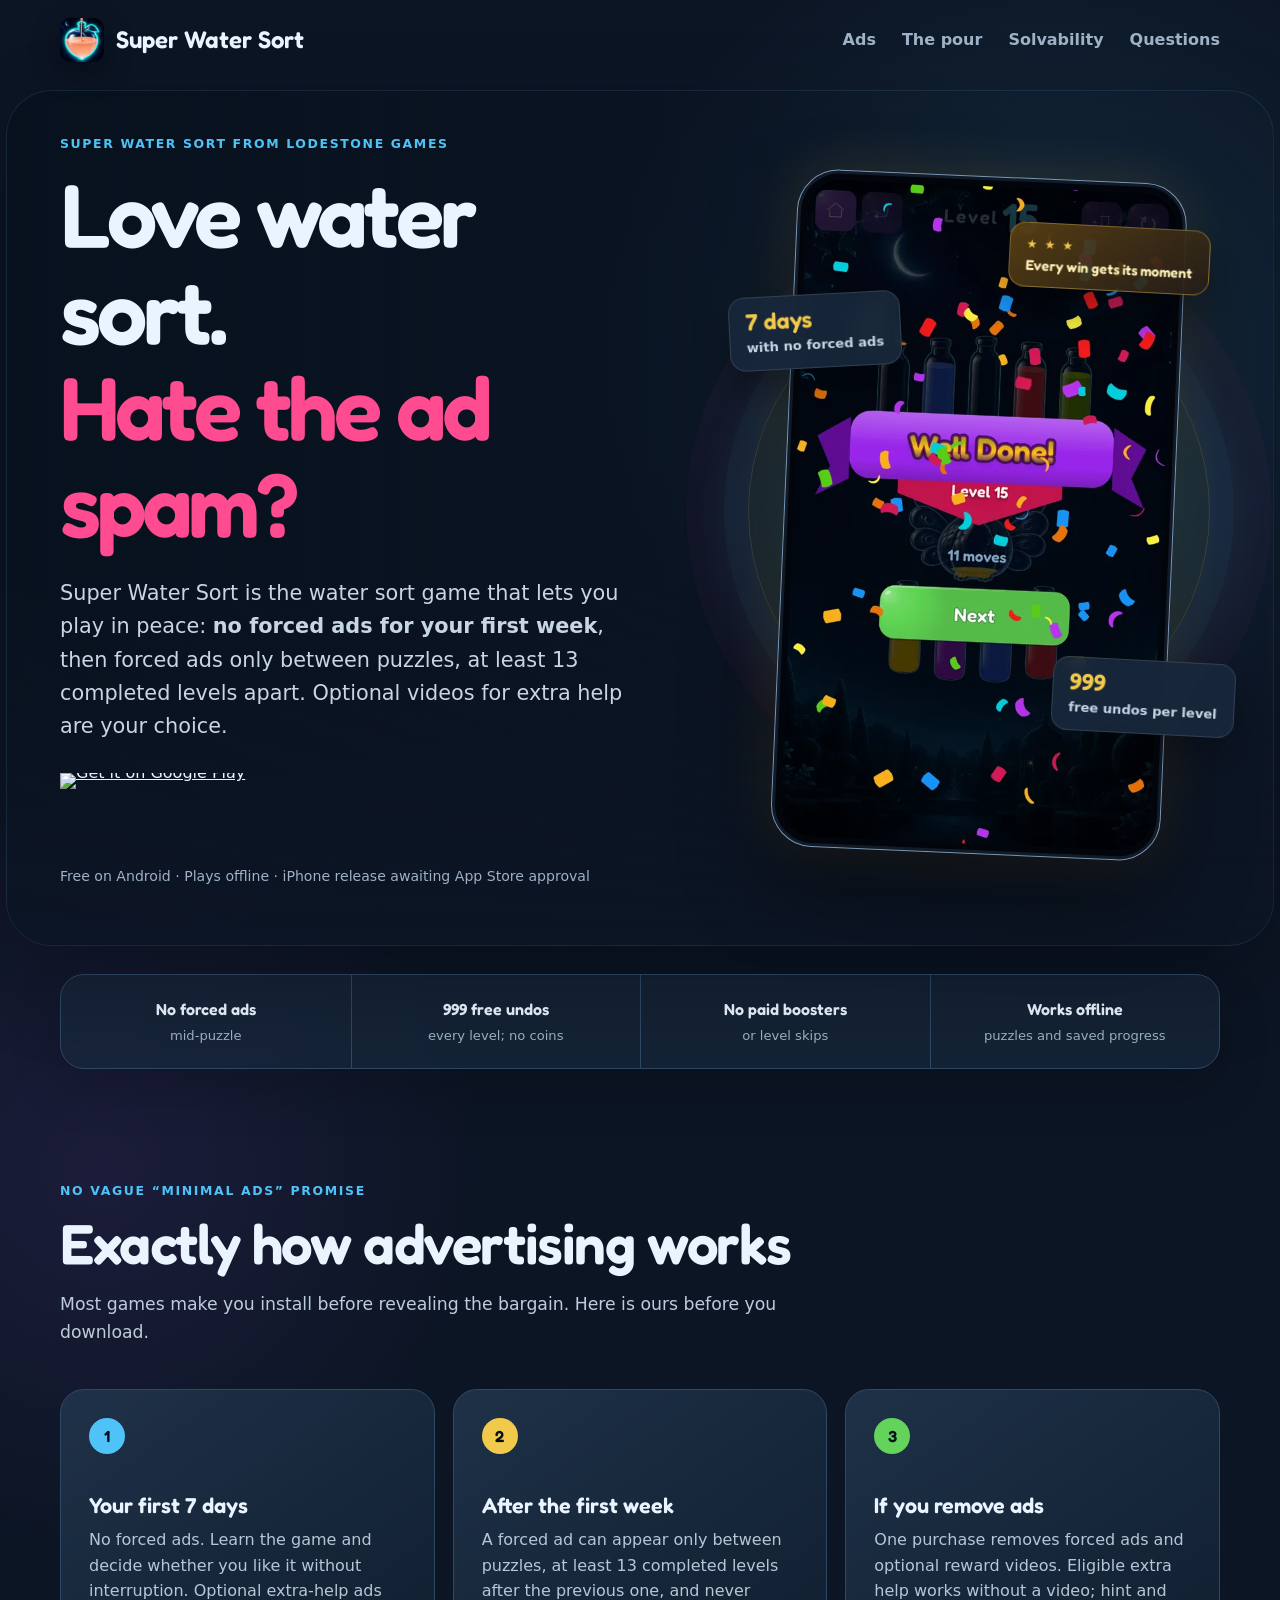
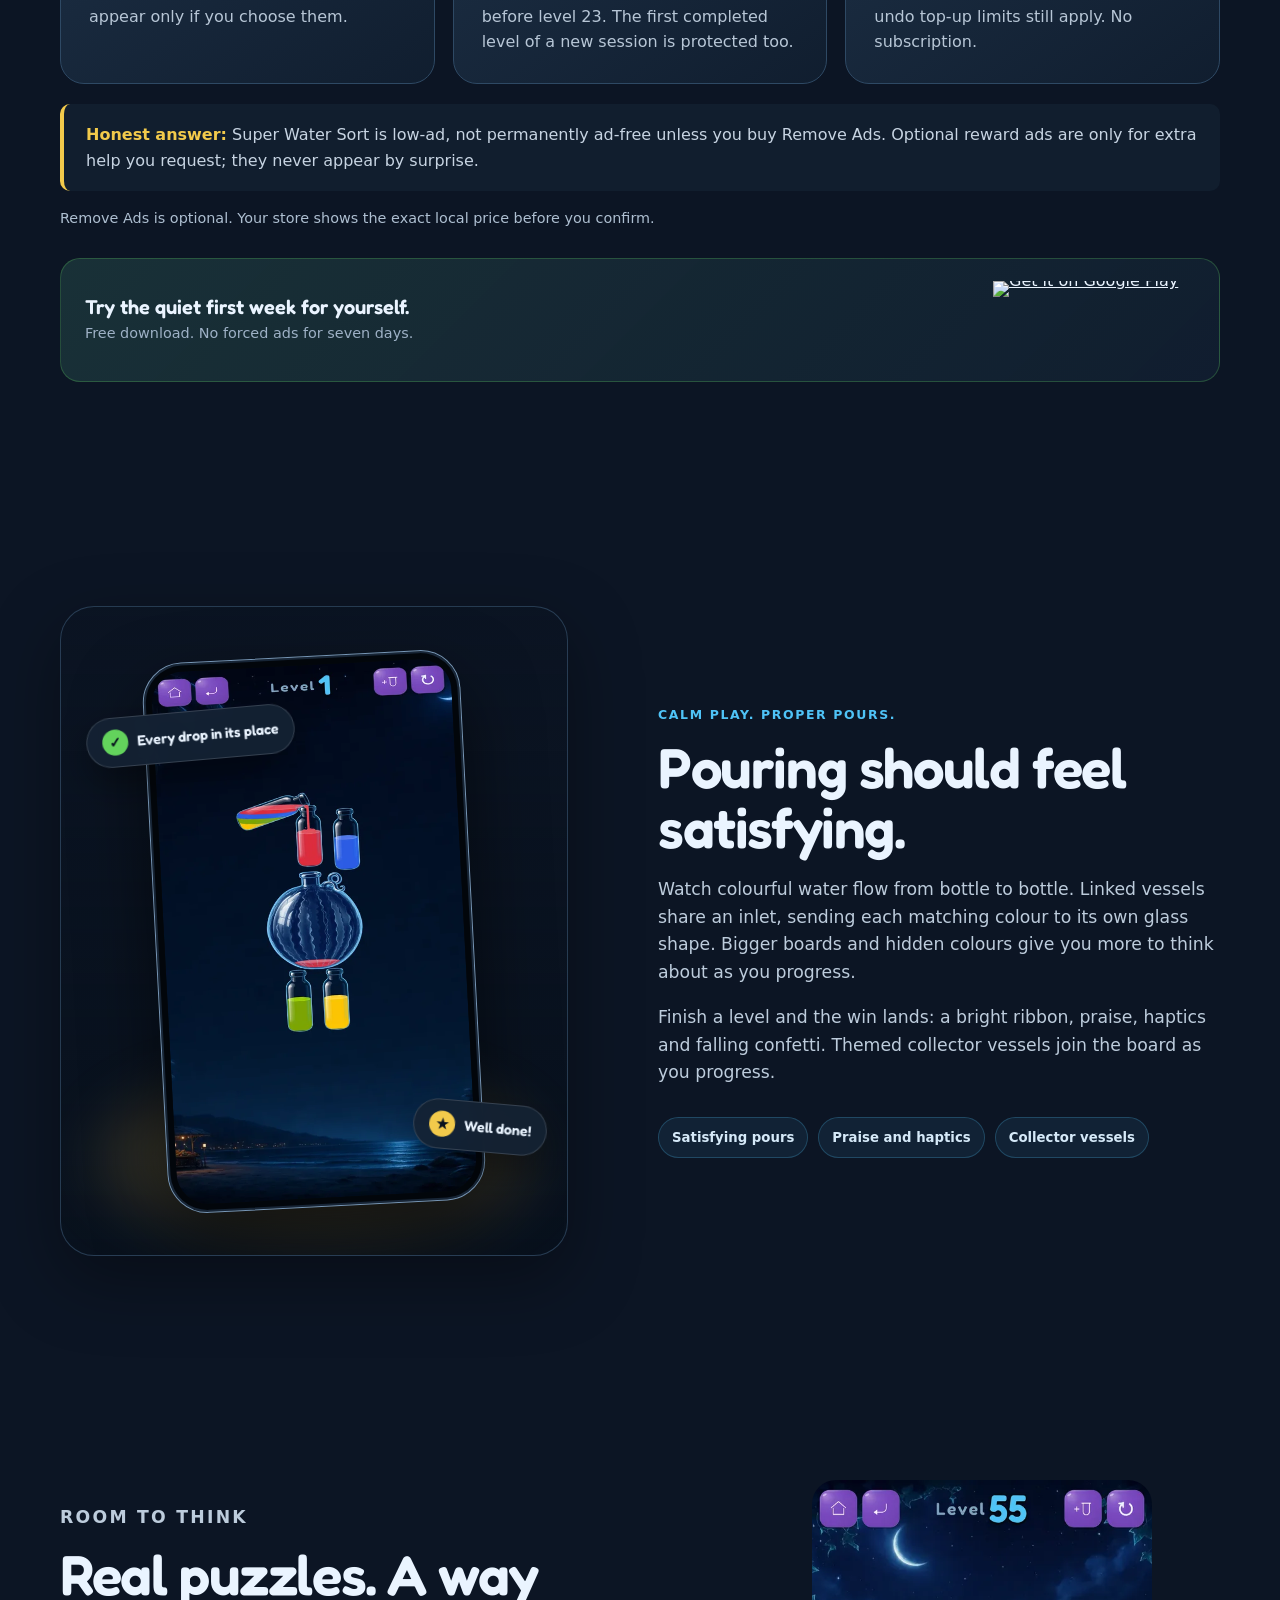
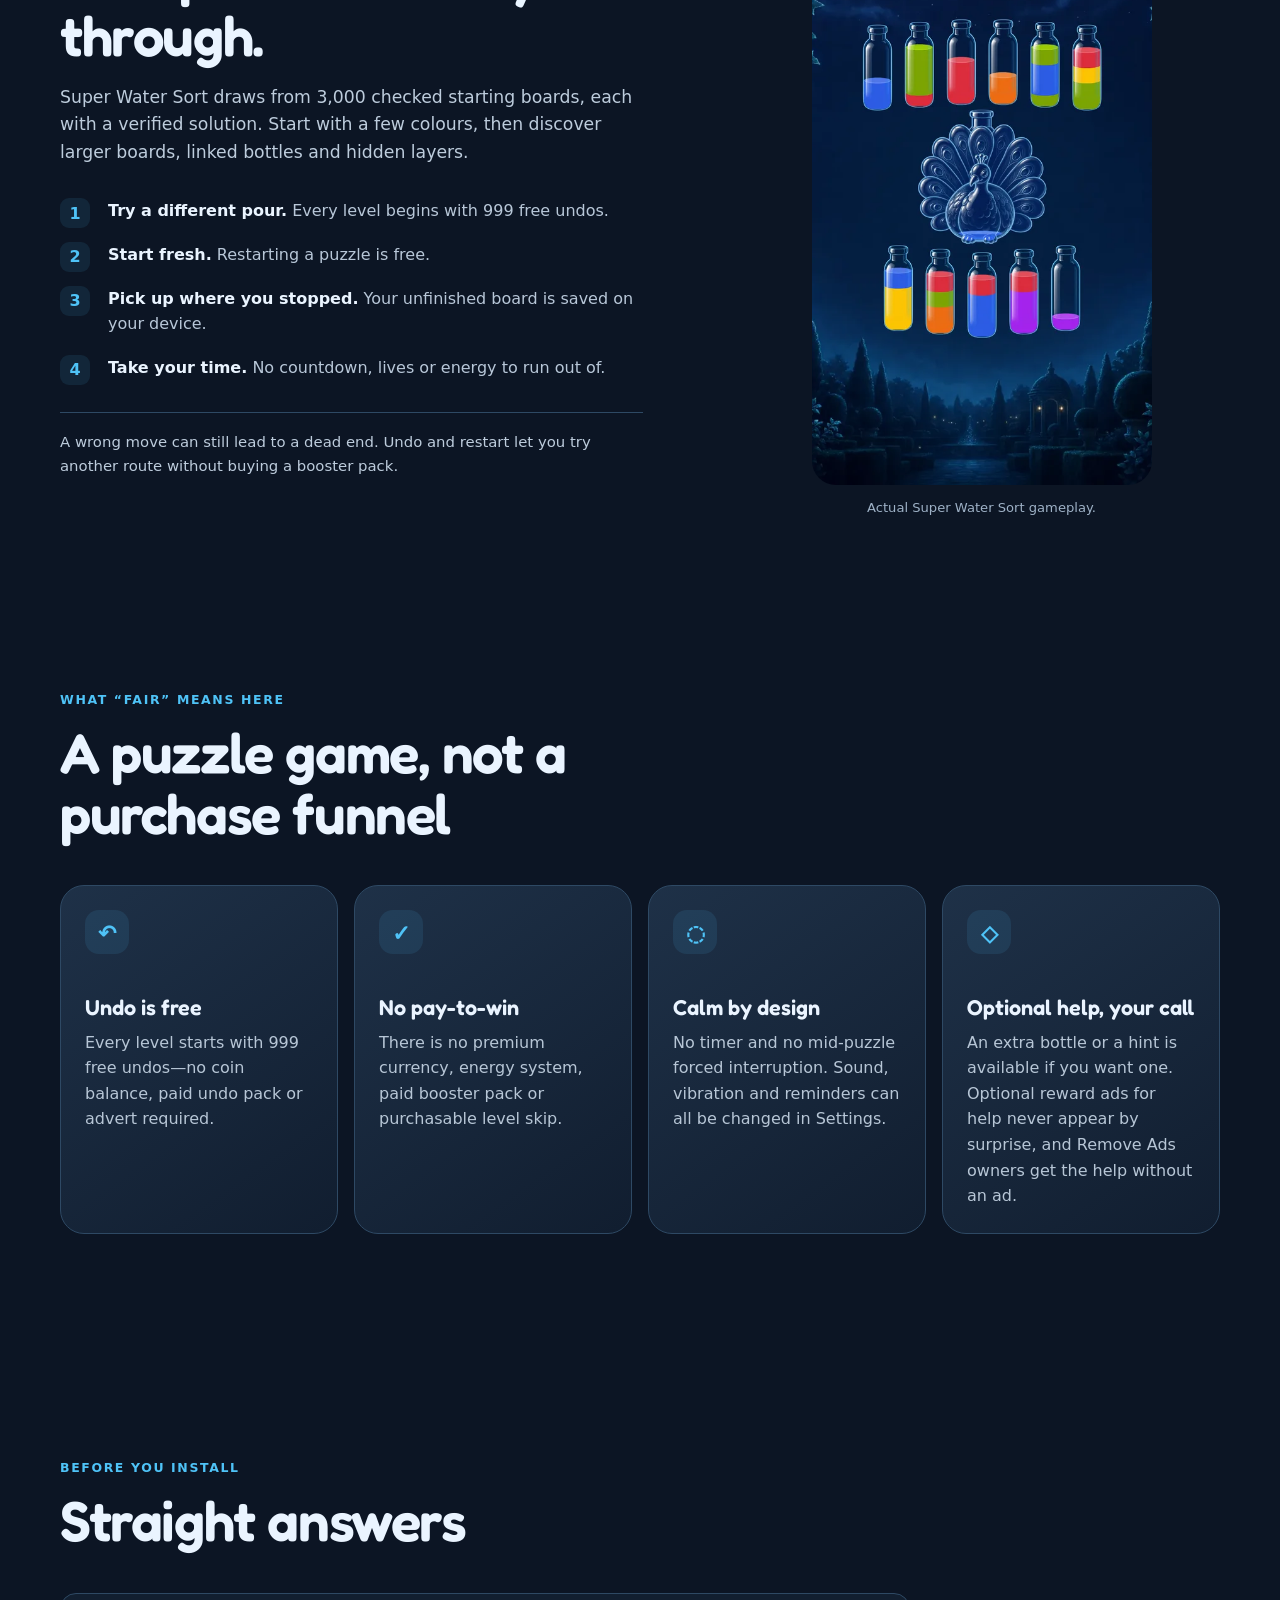
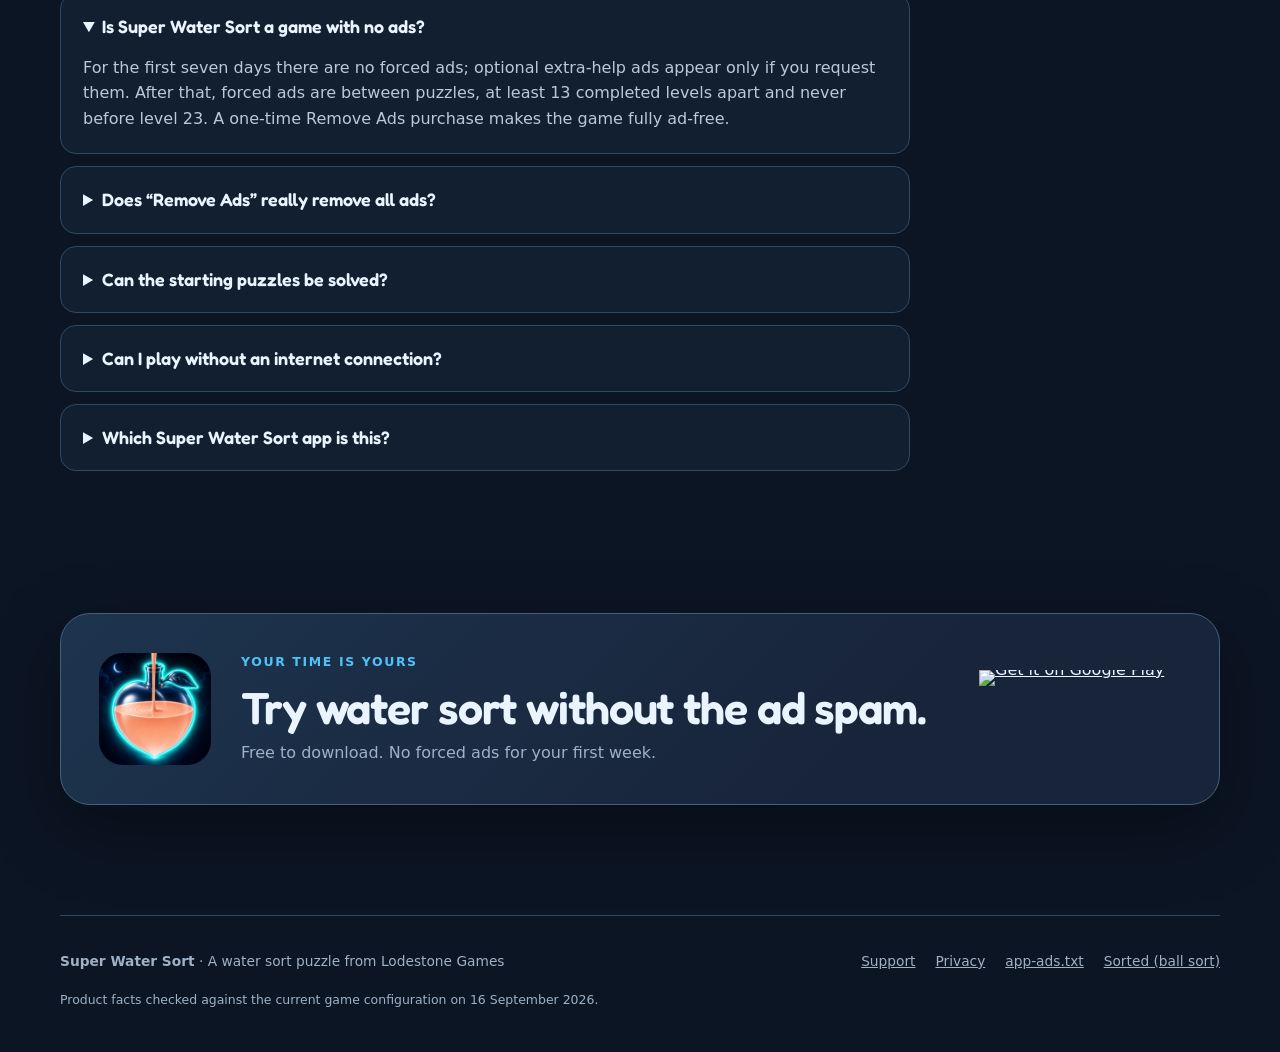
==== commit 4db06da1: "Launch Water Sort website around its low-ad promise" ====
--- a/index.html
+++ b/index.html
@@ -4,7 +4,7 @@
   <meta charset="utf-8">
   <meta name="viewport" content="width=device-width, initial-scale=1">
   <title>Super Water Sort: Water Sort Without the Ad Spam | Android</title>
-  <meta name="description" content="Super Water Sort is a fair water sort game: no forced ads for 7 days, then only between puzzles and at least 13 completed levels apart. 999 free undos and every level built from a solved board.">
+  <meta name="description" content="Super Water Sort is a fair water sort game: no forced ads for 7 days, then only between puzzles and at least 13 completed levels apart. 999 free undos and offline puzzles.">
   <link rel="canonical" href="https://superwatersort.com/">
   <meta name="robots" content="index,follow,max-image-preview:large,max-snippet:-1,max-video-preview:-1">
   <meta name="theme-color" content="#0c1524">
@@ -12,7 +12,7 @@
   <meta property="og:type" content="website">
   <meta property="og:site_name" content="Super Water Sort">
   <meta property="og:title" content="Love water sort. Hate the ad spam?">
-  <meta property="og:description" content="Try Super Water Sort: no forced ads for your first week, no interruptions mid-puzzle, 999 free undos and levels built from a solved board.">
+  <meta property="og:description" content="Try Super Water Sort: no forced ads for your first week, no interruptions mid-puzzle, 999 free undos and offline puzzles.">
   <meta property="og:url" content="https://superwatersort.com/">
   <meta property="og:image" content="https://superwatersort.com/assets/superwatersort-water-sort-no-ad-spam.png">
   <meta property="og:image:width" content="1200">
@@ -20,7 +20,7 @@
   <meta property="og:image:alt" content="Super Water Sort water sort game bottles pouring at night with the words Love water sort, hate the ad spam?">
   <meta name="twitter:card" content="summary_large_image">
 
-  <link rel="icon" href="/assets/superwatersort-icon.webp" type="image/webp">
+  <link rel="icon" href="/assets/superwatersort-icon.png" type="image/png">
   <link rel="preload" href="/assets/fredoka-semibold.ttf" as="font" type="font/ttf" crossorigin>
   <link rel="preload" href="/assets/superwatersort-level-complete.webp" as="image" type="image/webp" fetchpriority="high">
   <link rel="stylesheet" href="/styles-20260830.css?v=1">
@@ -31,9 +31,9 @@
     "@type": "MobileApplication",
     "name": "Super Water Sort",
     "alternateName": ["Super Water Sort", "Super Water Sort: Water Sort Puzzle", "Liquid Sort Zen"],
-    "description": "A low-ad water sort puzzle with 999 free undos, levels built from a solved board and offline play.",
+    "description": "A low-ad water sort puzzle with 999 free undos, checked starting boards and offline play.",
     "url": "https://superwatersort.com/",
-    "image": "https://superwatersort.com/assets/superwatersort-icon.webp",
+    "image": "https://superwatersort.com/assets/superwatersort-icon.png",
     "screenshot": [
       "https://superwatersort.com/assets/superwatersort-level-complete.webp",
       "https://superwatersort.com/assets/superwatersort-gameplay.webp",
@@ -41,7 +41,7 @@
     ],
     "applicationCategory": "GameApplication",
     "applicationSubCategory": "Puzzle game",
-    "operatingSystem": "Android 7 or later",
+    "operatingSystem": "Android",
     "isAccessibleForFree": true,
     "offers": {
       "@type": "Offer",
@@ -49,13 +49,9 @@
       "priceCurrency": "USD",
       "description": "Free download with an optional one-time Remove Ads purchase"
     },
-    "author": {
-      "@type": "Person",
-      "name": "Tom Appleton"
-    },
     "publisher": {
-      "@type": "Person",
-      "name": "Tom Appleton",
+      "@type": "Organization",
+      "name": "Lodestone Games",
       "url": "https://superwatersort.com/"
     },
     "sameAs": [
@@ -65,7 +61,7 @@
       "No forced ads for the first seven days",
       "Forced ads only between puzzles and at least thirteen completed levels apart",
       "Each level starts with 999 free undos",
-      "Every level is built backwards from a solved board using the game's own pour rule",
+      "3,000 checked starting boards with a verified solution",
       "Offline play",
       "One-time Remove Ads purchase"
     ]
@@ -77,7 +73,7 @@
 
   <header class="site-header" aria-label="Main navigation">
     <a class="brand" href="/" aria-label="Super Water Sort home">
-      <img src="/assets/superwatersort-icon.webp" width="44" height="44" alt="">
+      <img src="/assets/superwatersort-icon.png" width="44" height="44" alt="">
       <span>Super Water Sort</span>
     </a>
     <nav>
@@ -92,15 +88,15 @@
     <section class="hero">
       <div class="hero-backdrop" aria-hidden="true"></div>
       <div class="hero-copy">
-        <p class="eyebrow">The official Super Water Sort app by Tom Appleton</p>
+        <p class="eyebrow">Super Water Sort from Lodestone Games</p>
         <h1>Love water sort.<br><span>Hate the ad spam?</span></h1>
-        <p class="lede">Super Water Sort is the water sort game that lets you play in peace: <strong>no forced ads for your first week</strong>, no ad interruptions during a puzzle, 999 free undos, and every level built from a solved board.</p>
+        <p class="lede">Super Water Sort is the water sort game that lets you play in peace: <strong>no forced ads for your first week</strong>, then forced ads only between puzzles, at least 13 completed levels apart. Optional videos for extra help are your choice.</p>
         <div class="store-actions" aria-label="Download Super Water Sort">
           <a class="store-badge play-badge" href="/go/android/" rel="nofollow" aria-label="Get Super Water Sort on Google Play">
             <img src="https://play.google.com/intl/en_us/badges/static/images/badges/en_badge_web_generic.png" width="646" height="250" alt="Get it on Google Play">
           </a>
         </div>
-        <p class="platform-note">Free on Android · Plays offline · iPhone version to follow</p>
+        <p class="platform-note">Free on Android · Plays offline · iPhone release awaiting App Store approval</p>
       </div>
 
       <div class="hero-visual" aria-label="Super Water Sort celebrating a completed water-sort level">
@@ -118,7 +114,7 @@
       <div><strong>No forced ads</strong><span>mid-puzzle</span></div>
       <div><strong>999 free undos</strong><span>every level; no coins</span></div>
       <div><strong>No paid boosters</strong><span>or level skips</span></div>
-      <div><strong>Works offline</strong><span>no Wi-Fi needed</span></div>
+      <div><strong>Works offline</strong><span>puzzles and saved progress</span></div>
     </section>
 
     <section class="section ads-section" id="ads">
@@ -142,14 +138,14 @@
         <article>
           <span class="step">3</span>
           <h3>If you remove ads</h3>
-          <p>It is one purchase, not a subscription. It removes every ad—including optional reward ads—and extra help still works.</p>
+          <p>One purchase removes forced ads and optional reward videos. Eligible extra help works without a video; hint and undo top-up limits still apply. No subscription.</p>
         </article>
       </div>
 
       <aside class="honest-note">
         <strong>Honest answer:</strong> Super Water Sort is low-ad, not permanently ad-free unless you buy Remove Ads. Optional reward ads are only for extra help you request; they never appear by surprise.
       </aside>
-      <p class="price-proof"><strong>Current Remove Ads price, checked 2 September 2026:</strong> US $2.99 on Google Play. Your store shows the exact local price before you confirm.</p>
+      <p class="price-proof">Remove Ads is optional. Your store shows the exact local price before you confirm.</p>
       <div class="ad-cta">
         <div>
           <strong>Try the quiet first week for yourself.</strong>
@@ -174,10 +170,10 @@
       <div class="celebration-copy">
         <p class="eyebrow">Calm play. Proper pours.</p>
         <h2>Pouring should feel satisfying.</h2>
-        <p>The glass stays rigid while it tilts. The liquid keeps a real curved surface, the colours stay stacked, and a thin stream lands with a small foam crown—the way a good pour looks, not a rectangle sliding between tubes.</p>
+        <p>Watch colourful water flow from bottle to bottle. Linked vessels share an inlet, sending each matching colour to its own glass shape. Bigger boards and hidden colours give you more to think about as you progress.</p>
         <p>Finish a level and the win lands: a bright ribbon, praise, haptics and falling confetti. Themed collector vessels join the board as you progress.</p>
         <div class="reward-notes" aria-label="Pour and celebration features">
-          <span>Rigid glass, level liquid</span>
+          <span>Satisfying pours</span>
           <span>Praise and haptics</span>
           <span>Collector vessels</span>
         </div>
@@ -186,27 +182,20 @@
 
     <section class="section solvable-section" id="solvable">
       <div class="solvable-copy">
-        <p class="eyebrow">Hard is fair. Impossible is not.</p>
-        <h2>Every level starts from a solved board</h2>
-        <p>Arbitrary water-sort boards really can be unsolvable. Super Water Sort never shuffles bottles and hopes.</p>
+        <p class="eyebrow">Room to think</p>
+        <h2>Real puzzles. A way through.</h2>
+        <p>Super Water Sort draws from 3,000 checked starting boards, each with a verified solution. Start with a few colours, then discover larger boards, linked bottles and hidden layers.</p>
         <ol class="verification-list">
-          <li><strong>Start solved.</strong> The generator begins with every colour in its completed bottle.</li>
-          <li><strong>Scramble backwards.</strong> It applies pours in reverse using the game's own pour rule, so undoing them in order is always a valid route back.</li>
-          <li><strong>Same board every time.</strong> A level number always creates the same board.</li>
-          <li><strong>Ship a board with a route.</strong> Because the scramble is built from legal pours, a solution exists by construction; the game's solver also powers hints and checks the classic-family levels.</li>
+          <li><strong>Try a different pour.</strong> Every level begins with 999 free undos.</li>
+          <li><strong>Start fresh.</strong> Restarting a puzzle is free.</li>
+          <li><strong>Pick up where you stopped.</strong> Your unfinished board is saved on your device.</li>
+          <li><strong>Take your time.</strong> No countdown, lives or energy to run out of.</li>
         </ol>
-        <p class="fine-print">A player can still pour a solvable board into a dead end. That is why restart is free and each level starts with 999 free undos—our practical version of unlimited undo.</p>
+        <p class="fine-print">A wrong move can still lead to a dead end. Undo and restart let you try another route without buying a booster pack.</p>
       </div>
       <figure class="code-proof">
-        <div class="code-window" aria-label="Plain-language outline of the level generation process">
-          <span class="code-dot red"></span><span class="code-dot yellow"></span><span class="code-dot green"></span>
-          <pre><code>board = solvedBoard(level)
-for (step of scrambleDepth(level)) {
-  board = reversePour(board, waterSortRules)
-}
-ship(board)   // a route back exists by construction</code></pre>
-        </div>
-        <figcaption>This is the real generation approach, simplified—not a marketing metaphor.</figcaption>
+        <img src="/assets/superwatersort-gameplay.webp" width="540" height="960" loading="lazy" alt="Actual Super Water Sort gameplay with colourful glass bottles" style="display:block;width:min(100%,340px);height:auto;margin:auto;border-radius:24px">
+        <figcaption>Actual Super Water Sort gameplay.</figcaption>
       </figure>
     </section>
 
@@ -238,8 +227,8 @@
           <p>Yes. It blocks forced interstitials and bypasses optional reward ads. There is no subscription.</p>
         </details>
         <details>
-          <summary>Can a Super Water Sort level be impossible or rigged?</summary>
-          <p>No. Every board is built backwards from a solved position using legal pours, so a route to completion exists from the start. You can make choices that lead to a dead end, but undo and restart do not cost money.</p>
+          <summary>Can the starting puzzles be solved?</summary>
+          <p>Each of the 3,000 starting boards has a verified solution. Your choices can still lead to a dead end; use the free undos or restart to try a different route.</p>
         </details>
         <details>
           <summary>Can I play without an internet connection?</summary>
@@ -247,13 +236,13 @@
         </details>
         <details>
           <summary>Which Super Water Sort app is this?</summary>
-          <p>This is the official game by Tom Appleton: Android package <code>com.infinitygames.liquidsortzen</code> on Google Play. There is no iPhone version yet.</p>
+          <p>This is Super Water Sort from Lodestone Games, the studio behind Sorted. Use the Google Play button on this page to find the official Android game. The iPhone release is awaiting App Store approval.</p>
         </details>
       </div>
     </section>
 
     <section class="final-cta">
-      <img src="/assets/superwatersort-icon.webp" width="112" height="112" alt="Super Water Sort app icon">
+      <img src="/assets/superwatersort-icon.png" width="112" height="112" alt="Super Water Sort app icon">
       <div>
         <p class="eyebrow">Your time is yours</p>
         <h2>Try water sort without the ad spam.</h2>
@@ -266,14 +255,14 @@
   </main>
 
   <footer>
-    <div><strong>Super Water Sort</strong> · A water sort puzzle by Tom Appleton</div>
+    <div><strong>Super Water Sort</strong> · A water sort puzzle from Lodestone Games</div>
     <div class="footer-links">
       <a href="https://lodestonegames.github.io/support.html">Support</a>
-      <a href="https://github.com/teddytomas/infinitygames-privacy/blob/main/index.html">Privacy</a>
+      <a href="https://lodestonegames.github.io/">Privacy</a>
       <a href="/app-ads.txt">app-ads.txt</a>
       <a href="https://sortedballsort.com/">Sorted (ball sort)</a>
     </div>
-    <p>Product facts checked against the current game configuration on 2 September 2026.</p>
+    <p>Product facts checked against the current game configuration on 16 September 2026.</p>
   </footer>
 </body>
 </html>
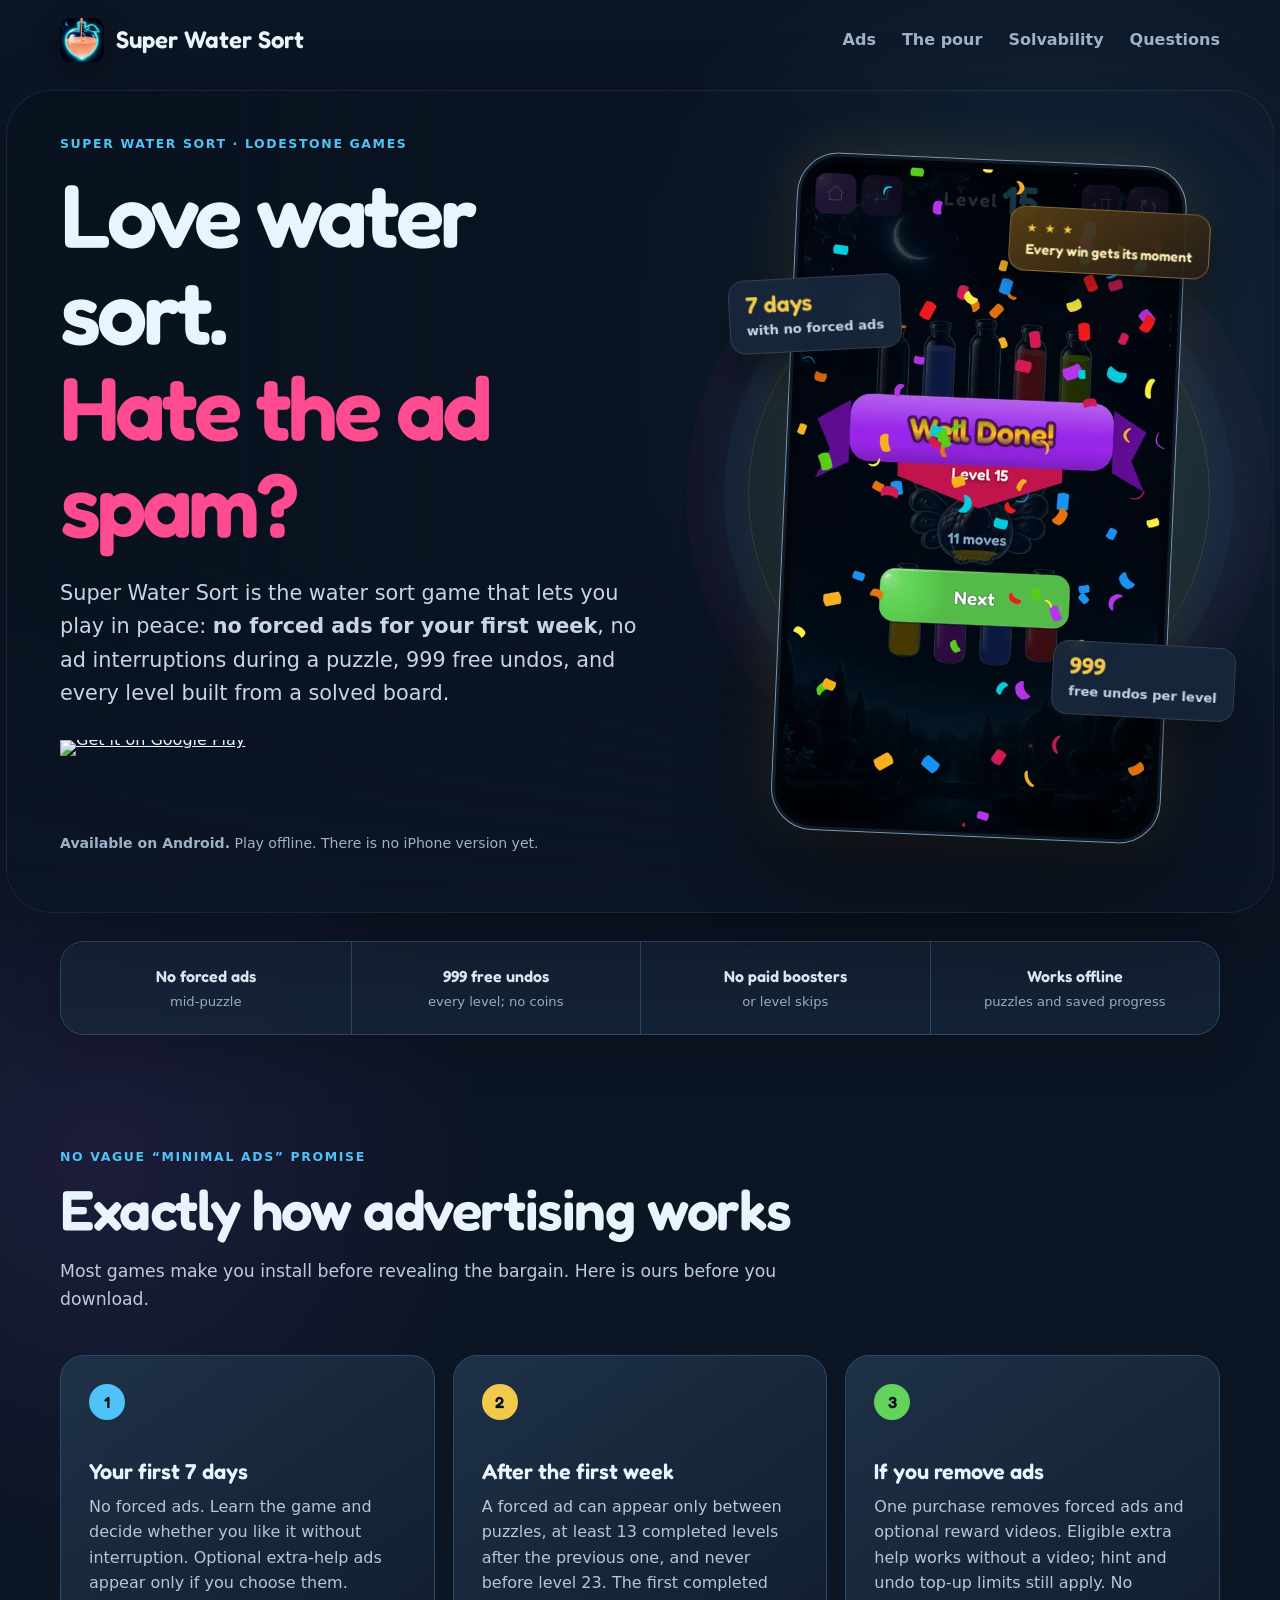
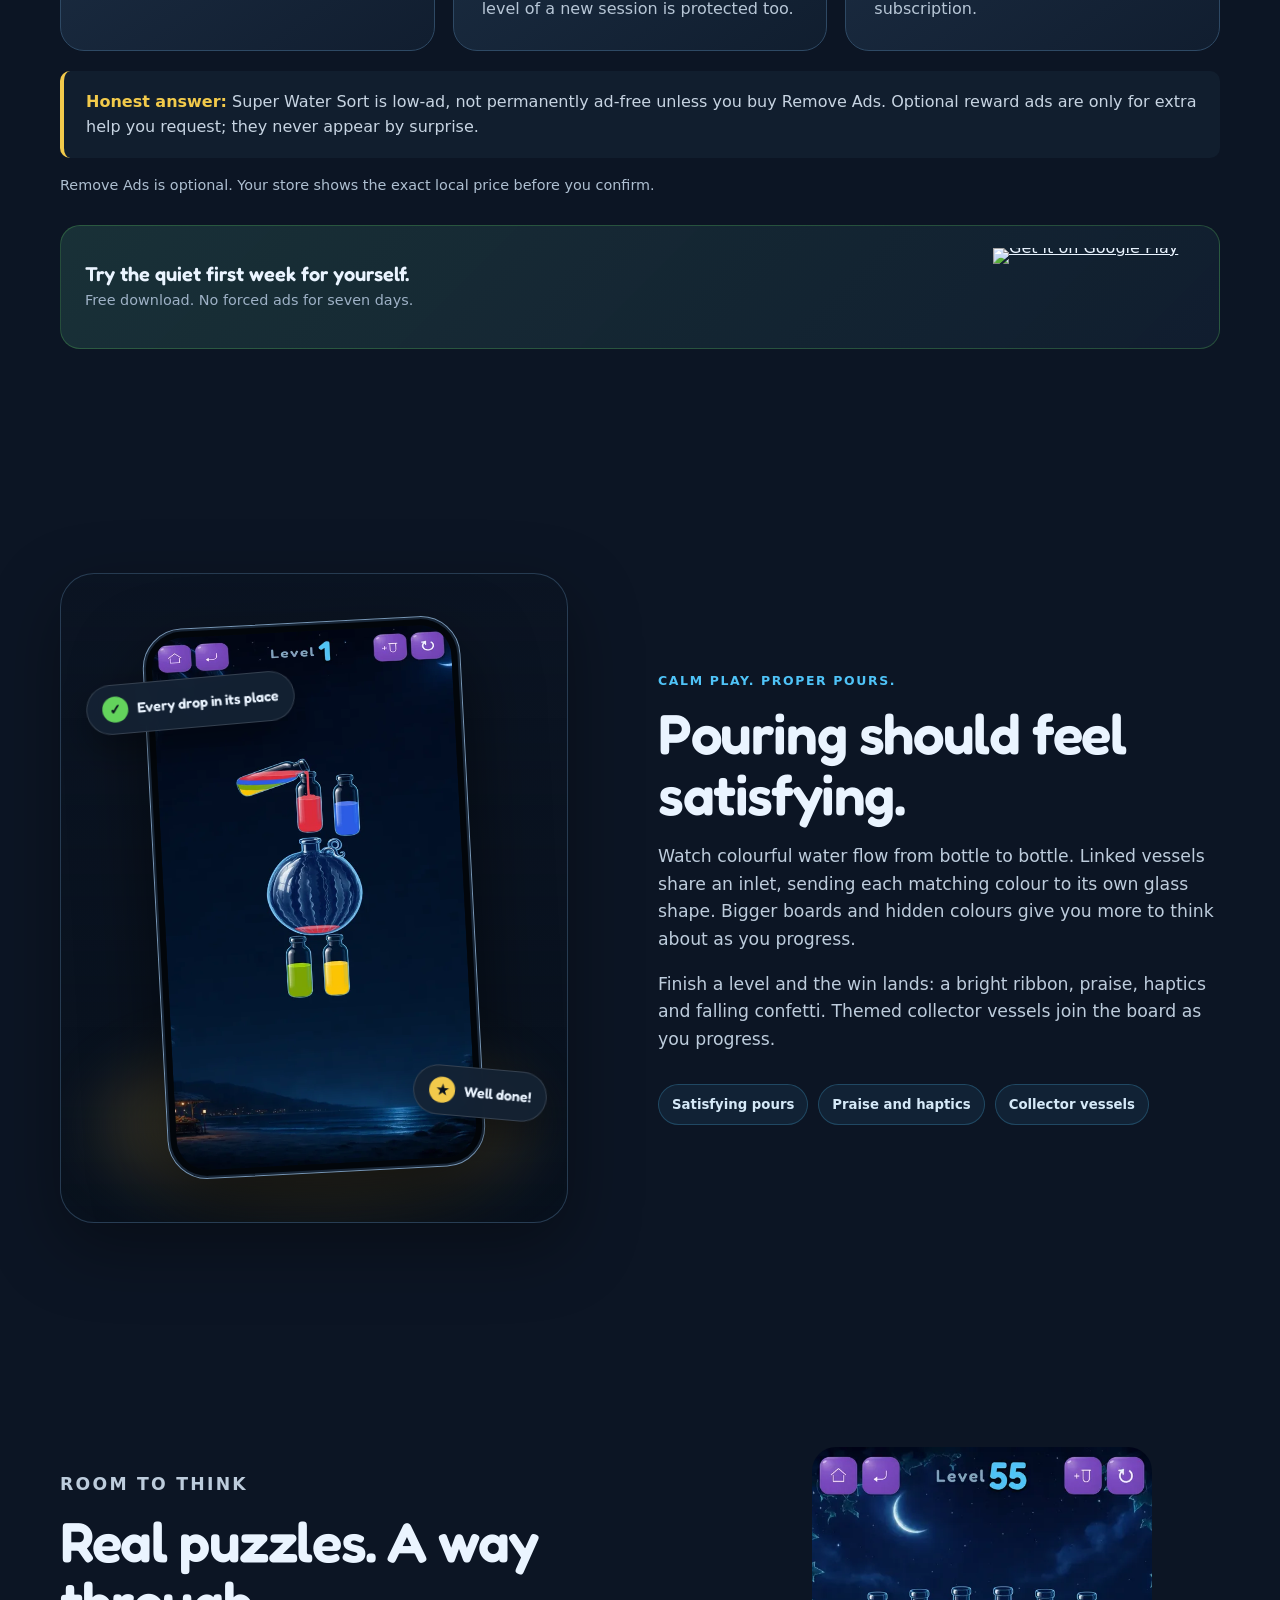
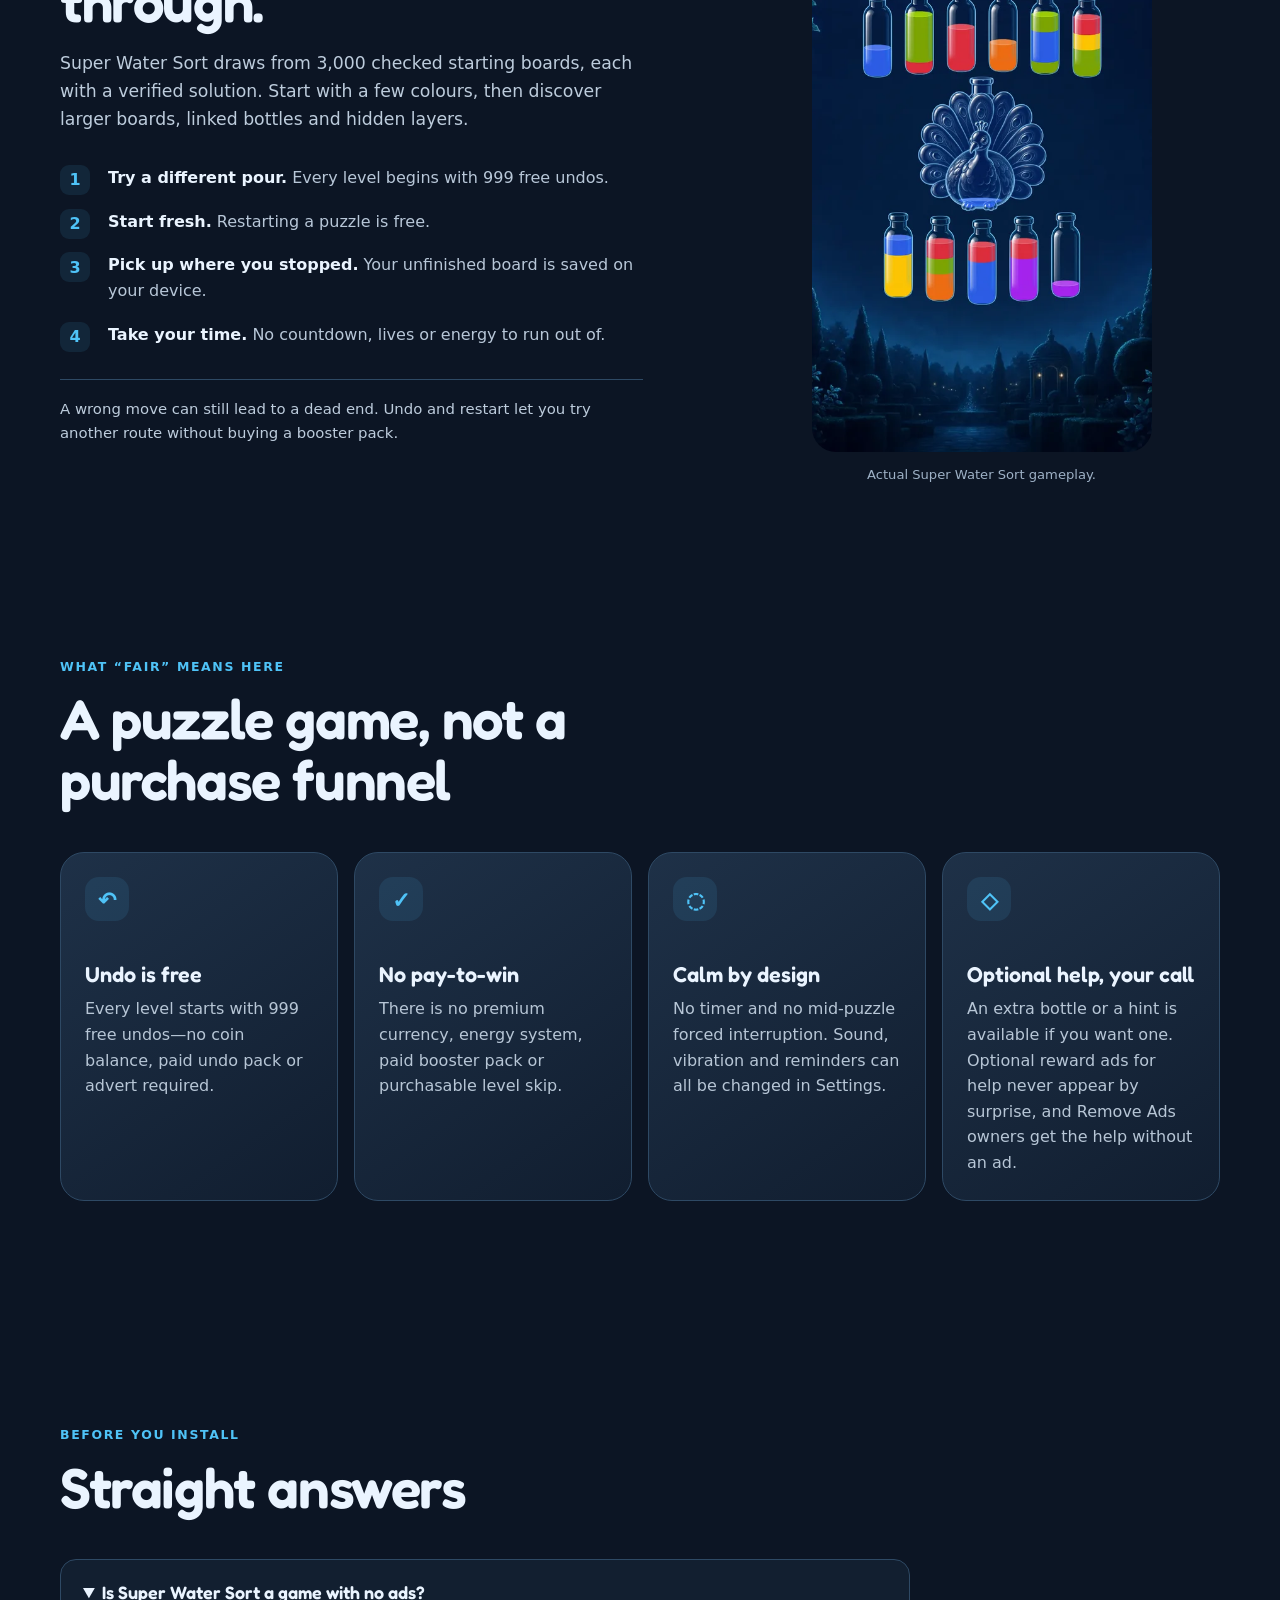
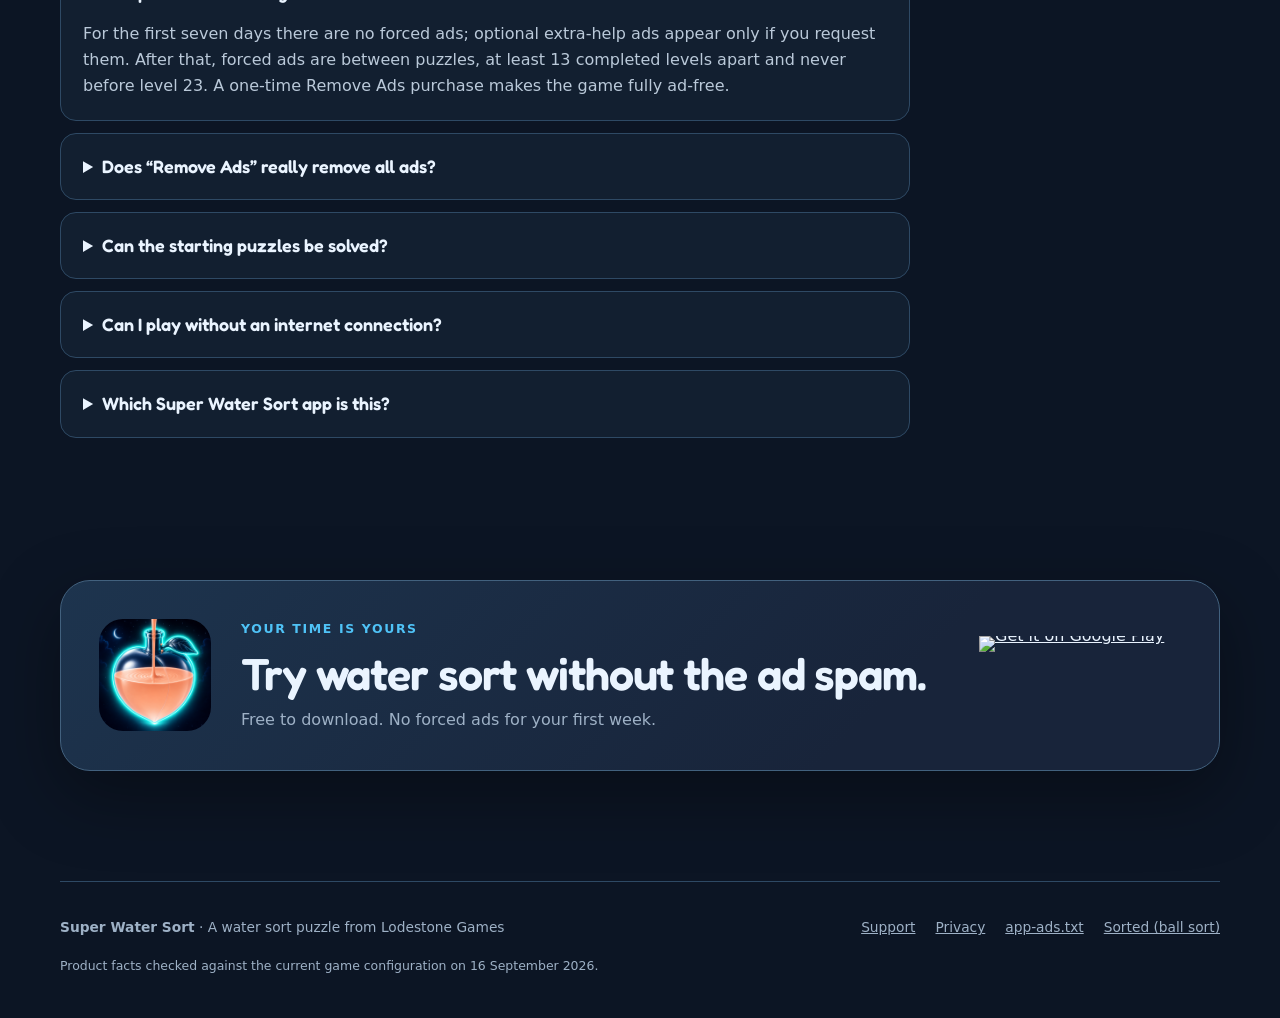
==== commit bc89f527: "Add privacy-first website analytics and publish rollout copy" ====
--- a/index.html
+++ b/index.html
@@ -43,12 +43,6 @@
     "applicationSubCategory": "Puzzle game",
     "operatingSystem": "Android",
     "isAccessibleForFree": true,
-    "offers": {
-      "@type": "Offer",
-      "price": "0",
-      "priceCurrency": "USD",
-      "description": "Free download with an optional one-time Remove Ads purchase"
-    },
     "publisher": {
       "@type": "Organization",
       "name": "Lodestone Games",
@@ -67,6 +61,8 @@
     ]
   }
   </script>
+  <!-- Cloudflare Web Analytics: privacy-first page and redirect measurement. -->
+  <script type="module" src="https://static.cloudflareinsights.com/beacon.min.js" data-cf-beacon='{"token":"1fddb677ecf74c658827ef177dce4b2d"}'></script>
 </head>
 <body>
   <a class="skip-link" href="#main">Skip to content</a>
@@ -88,15 +84,15 @@
     <section class="hero">
       <div class="hero-backdrop" aria-hidden="true"></div>
       <div class="hero-copy">
-        <p class="eyebrow">Super Water Sort from Lodestone Games</p>
+        <p class="eyebrow">Super Water Sort · Lodestone Games</p>
         <h1>Love water sort.<br><span>Hate the ad spam?</span></h1>
-        <p class="lede">Super Water Sort is the water sort game that lets you play in peace: <strong>no forced ads for your first week</strong>, then forced ads only between puzzles, at least 13 completed levels apart. Optional videos for extra help are your choice.</p>
+        <p class="lede">Super Water Sort is the water sort game that lets you play in peace: <strong>no forced ads for your first week</strong>, no ad interruptions during a puzzle, 999 free undos, and every level built from a solved board.</p>
         <div class="store-actions" aria-label="Download Super Water Sort">
           <a class="store-badge play-badge" href="/go/android/" rel="nofollow" aria-label="Get Super Water Sort on Google Play">
             <img src="https://play.google.com/intl/en_us/badges/static/images/badges/en_badge_web_generic.png" width="646" height="250" alt="Get it on Google Play">
           </a>
         </div>
-        <p class="platform-note">Free on Android · Plays offline · iPhone release awaiting App Store approval</p>
+        <p class="platform-note"><strong>Available on Android.</strong> Play offline. There is no iPhone version yet.</p>
       </div>
 
       <div class="hero-visual" aria-label="Super Water Sort celebrating a completed water-sort level">
@@ -236,7 +232,7 @@
         </details>
         <details>
           <summary>Which Super Water Sort app is this?</summary>
-          <p>This is Super Water Sort from Lodestone Games, the studio behind Sorted. Use the Google Play button on this page to find the official Android game. The iPhone release is awaiting App Store approval.</p>
+          <p>This is the official game from Lodestone Games, currently listed under Tom Appleton in the stores: Android package <code>com.infinitygames.liquidsortzen</code> on Google Play. There is no iPhone version yet.</p>
         </details>
       </div>
     </section>
--- a/styles-20260830.css
+++ b/styles-20260830.css
@@ -100,8 +100,7 @@
   border: 1px solid rgb(92 146 186 / 18%);
   border-radius: 46px;
   background:
-    linear-gradient(90deg, rgb(7 17 29 / 82%) 0%, rgb(7 17 29 / 42%) 45%, rgb(7 17 29 / 2%) 80%),
-    url("/assets/celebration-backdrop-v2.webp") 50% 50% / cover no-repeat;
+    linear-gradient(90deg, rgb(7 17 29 / 82%) 0%, rgb(7 17 29 / 42%) 45%, rgb(7 17 29 / 2%) 80%);
   box-shadow: 0 34px 100px rgb(0 0 0 / 28%);
   opacity: .88;
   overflow: hidden;
@@ -274,8 +273,7 @@
   border: 1px solid rgb(77 112 145 / 45%);
   border-radius: 34px;
   background:
-    linear-gradient(180deg, rgb(8 17 29 / 18%), rgb(8 17 29 / 88%)),
-    url("/assets/celebration-backdrop-v2.webp") 68% 50% / cover no-repeat;
+    linear-gradient(180deg, rgb(8 17 29 / 18%), rgb(8 17 29 / 88%));
   box-shadow: var(--shadow);
   overflow: hidden;
 }
